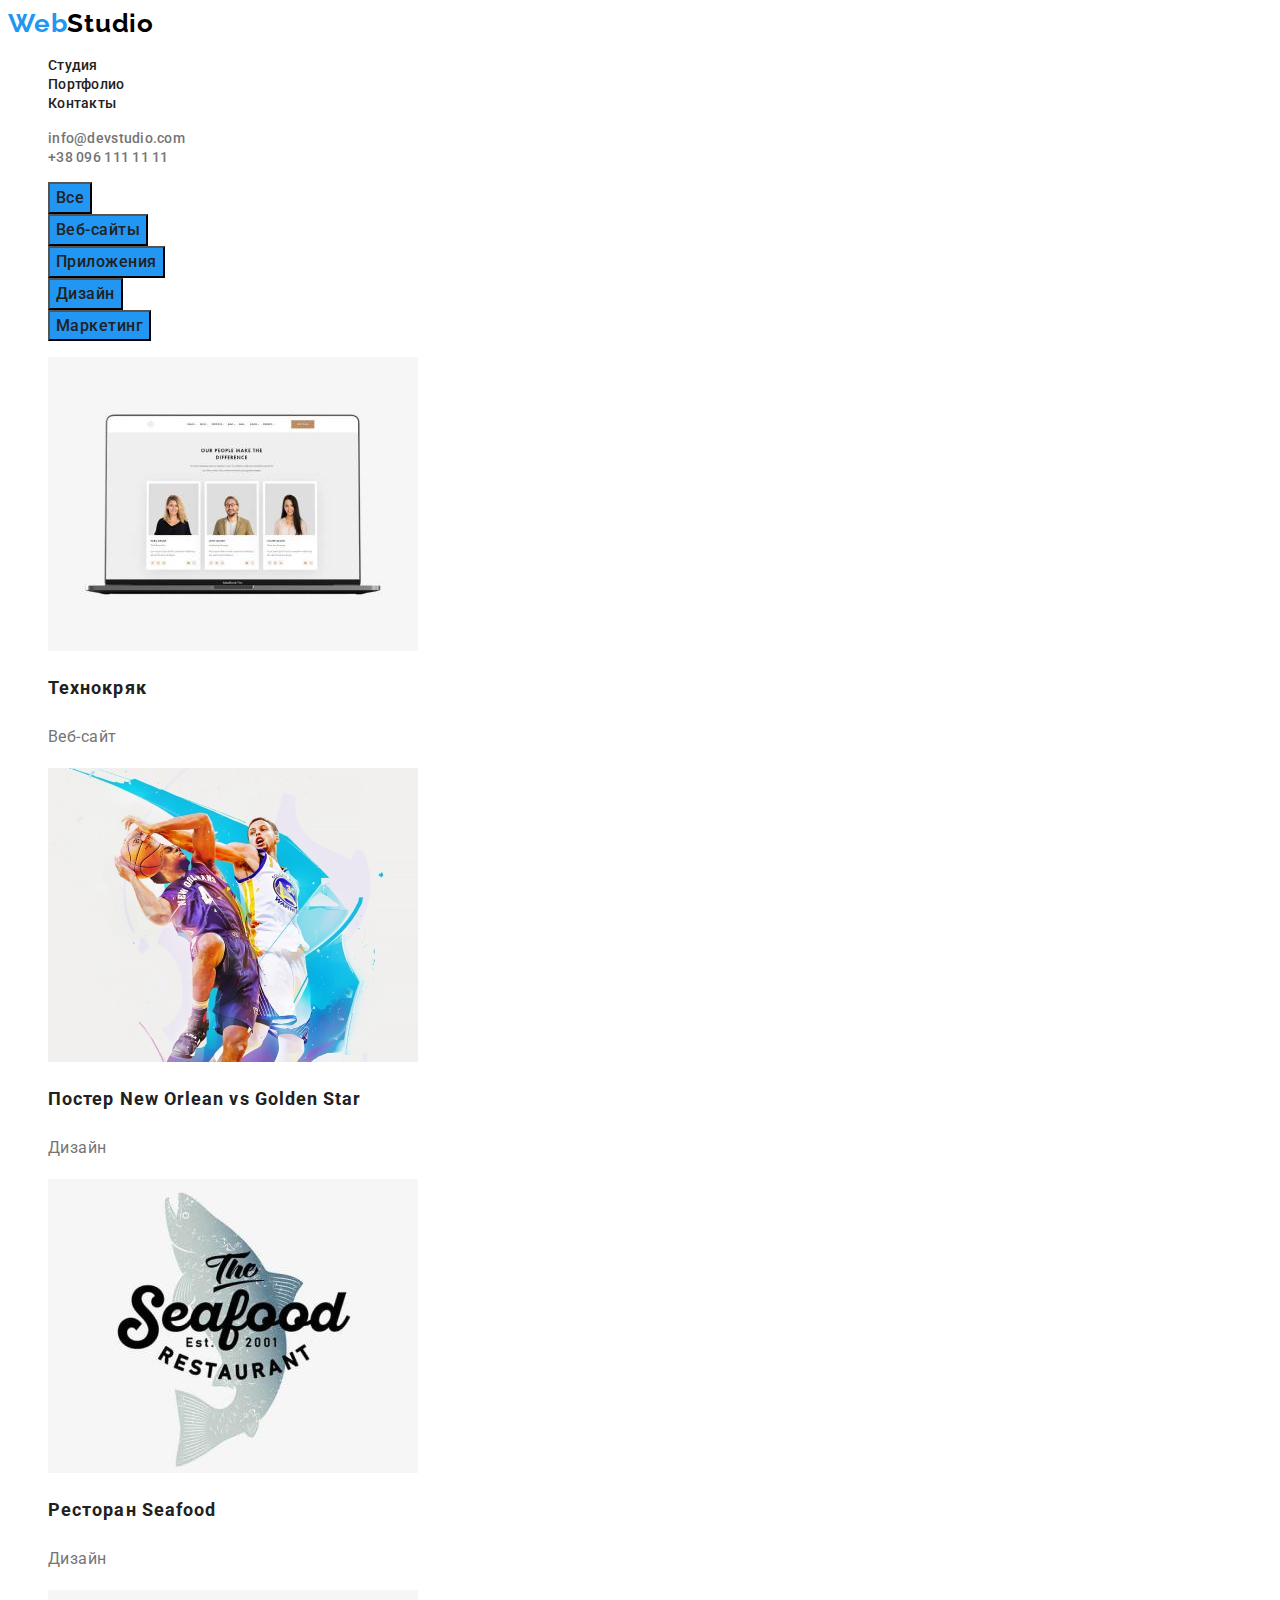
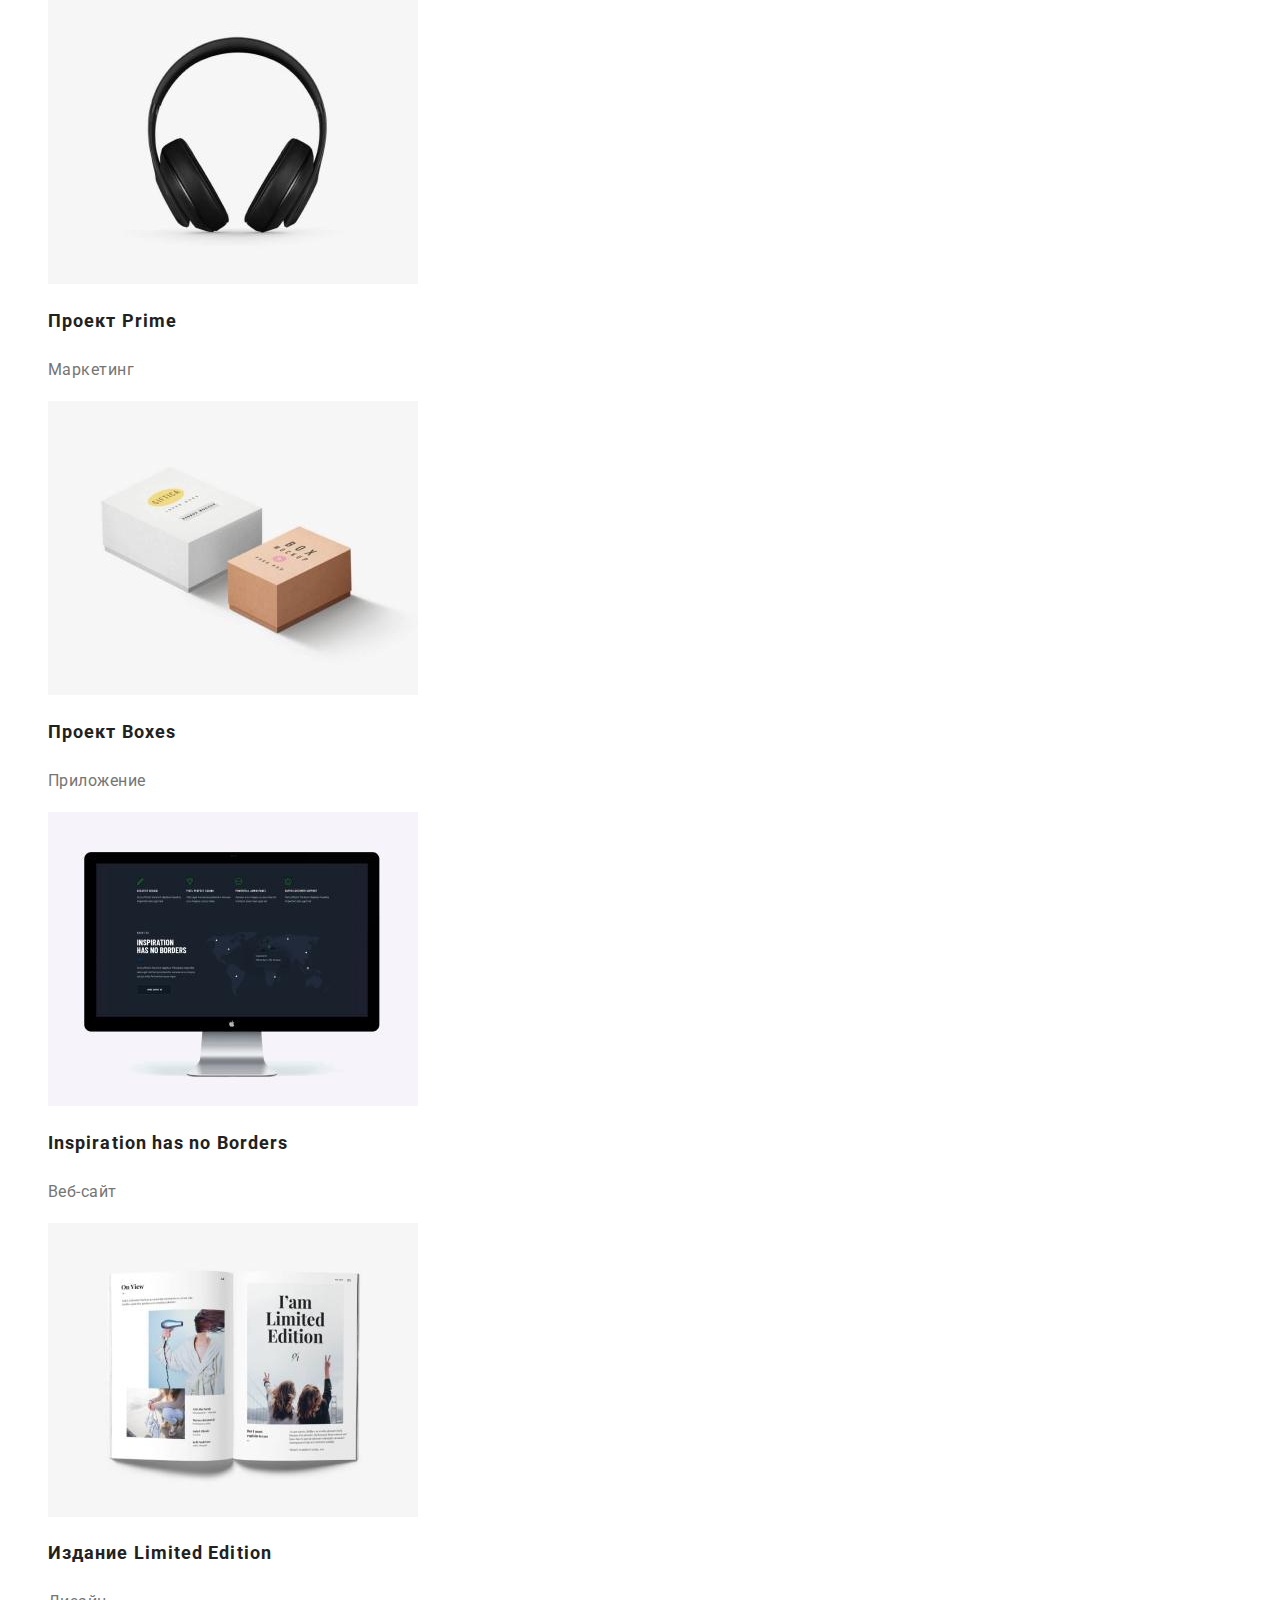
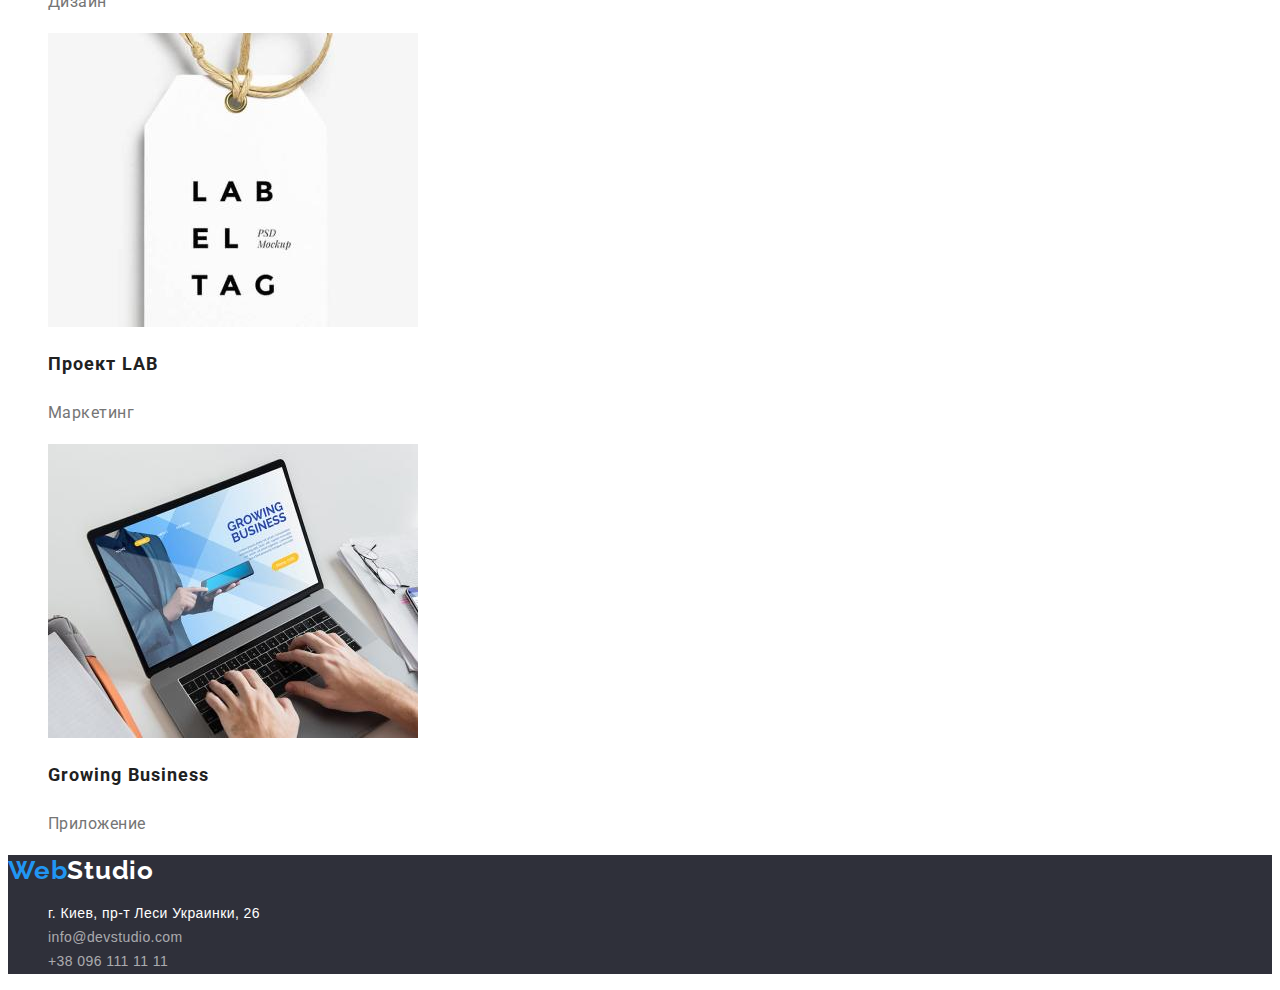
==== portfolio.html @ a0a0563c "clone hw 3" ====
<!DOCTYPE html>
<html lang="ru">
<head>
    <meta charset="UTF-8">
    <meta http-equiv="X-UA-Compatible" content="IE=edge">
    <meta name="viewport" content="width=device-width, initial-scale=1.0">
    <title>Document</title>   
    <link rel="preconnect" href="https://fonts.googleapis.com">
    <link rel="preconnect" href="https://fonts.gstatic.com" crossorigin>
    <link 
        href="https://fonts.googleapis.com/css2?family=Raleway:wght@700&family=Roboto:wght@400;500;700;900&display=swap" 
        rel="stylesheet">

    <link rel="stylesheet" href="./css/styles.css"> 
</head>

<body>
    <header class="heder">
        <nav class="heder-navigation">
            <a class="heder-logo link" href="./portfolio.html">Web<span class="logo-black">Studio</span></a>
            <ul class="list heder-list">
                <li class="heder-item"><a class="heder-link link " href="./index.html">Студия</a></li>
                <li class="heder-item"><a class="heder-link link " href="">Портфолио</a></li>
                <li class="heder-item"><a class="heder-link link " href="">Контакты</a></li>
            </ul>
        </nav>
        <ul class="list heder-links">
            <li class="heder-item"><a class="heder-mail link" href="mailto:info@devstudio.com"> info@devstudio.com</a></li>
            <li class="heder-item"><a class="heder-tel link" href="tel:+380961111111"> +38 096 111 11 11</a></li>
        </ul>

   </header>
   <main>
       <h1 class="visually-hidden">Портфолио</h1>
       <ul class="filter-button list">
           <li><button class="filter-button-item" type="button">Все</button></li>
           <li><button class="filter-button-item" type="button">Веб-сайты</button></li>
           <li><button class="filter-button-item" type="button">Приложения</button></li>
           <li><button class="filter-button-item" type="button">Дизайн</button></li>
           <li><button class="filter-button-item" type="button">Маркетинг</button></li>
       </ul>
       <ul class="portfolio-list list">
           <li class="portfolio-item">
              <img class="portfolio-img" src="./images/our-projects-1.jpg" alt="сотрудники" width="370" height="294">
              <h2 class="portfolio-title">Технокряк</h2>
              <p class="portfolio-text">Веб-сайт</p>
           </li>
           <li class="portfolio-item">
              <img class="portfolio-img" src="./images/our-projects-2.jpg" alt="баскетболисты" width="370" height="294">
              <h2 class="portfolio-title">Постер New Orlean vs Golden Star</h2>
              <p class="portfolio-text">Дизайн</p>
           </li>
           <li class="portfolio-item">
            <img class="portfolio-img" src="./images/our-projects-3.jpg" alt="ресторан морская еда" width="370" height="294">
            <h2 class="portfolio-title">Ресторан Seafood</h2>
            <p class="portfolio-text">Дизайн</p>
         </li>
         <li class="portfolio-item">
            <img class="portfolio-img" src="./images/our-projects-4.jpg" alt="наушники" width="370" height="294">
            <h2 class="portfolio-title">Проект Prime</h2>
            <p class="portfolio-text">Маркетинг</p>
         </li>
         <li class="portfolio-item">
            <img class="portfolio-img" src="./images/our-projects-5.jpg" alt="две коробки" width="370" height="294">
            <h2 class="portfolio-title">Проект Boxes</h2>
            <p class="portfolio-text">Приложение</p>
         </li>
         <li class="portfolio-item">
            <img class="portfolio-img" src="./images/our-projects-6.jpg" alt="черный монитор" width="370" height="294">
            <h2 class="portfolio-title">Inspiration has no Borders</h2>
            <p class="portfolio-text">Веб-сайт</p>
         </li>
         <li class="portfolio-item">
            <img class="portfolio-img" src="./images/our-projects-7.jpg" alt="книга" width="370" height="294">
            <h2 class="portfolio-title">Издание Limited Edition</h2>
            <p class="portfolio-text">Дизайн</p>
         </li>
         <li class="portfolio-item">
            <img class="portfolio-img" src="./images/our-projects-8.jpg" alt="бирка" width="370" height="294">
            <h2 class="portfolio-title">Проект LAB</h2>
            <p class="portfolio-text">Маркетинг</p>
         </li>
         <li class="portfolio-item">
            <img class="portfolio-img" src="./images/our-projects-9.jpg" alt="открытый серый ноутбук" width="370" height="294">
            <h2 class="portfolio-title">Growing Business</h2>
            <p class="portfolio-text">Приложение</p>
         </li>
       </ul>
   </main>
        <footer class="footer">
            <a class="footer-logo link" href="./portfolio.html">Web<span class="logo-white">Studio</span></a>
            <address class="footer-contacts">
                <ul class="footer-list list">
                    <li class="footer-item"><a class="footer-map link" href="https://goo.gl/maps/UQ1ZEnLomYo6F24a6" target="_blank" rel="noopener noreferrer">г. Киев, пр-т Леси Украинки, 26</a></li>
                    <li class="footer-item"><a class="footer-mail link" href="mailto:info@devstudio.com">info@devstudio.com</a></li>
                    <li class="footer-item"><a class="footer-tel link" href="tel:+380961111111">+38 096 111 11 11</a></li>
                </ul>
    </address>
</footer>
   
</body>
</html>
---- css/styles.css ----
:root {
  --main-title-color: #ffffff;
  --second-title-color: #212121;
  --main-text-color: #757575;
  --accent-color: #2196f3;
  --main-btn-color: #fff;
  --second-btn-color: #212121;
  --heder-text-color: #212121;
  --main-logo-color: #2196f3;
  --second-logo-color: #000000;
  --third-logo-color: #ffffff;
}

body {
  font-family: 'Roboto', sans-serif;
}

.list {
  list-style: none;
}

.link {
  text-decoration: none;
}

.visually-hidden {
  position: absolute;
  clip: rect(0 0 0 0);
  width: 1px;
  height: 1px;
  margin: -1px;
  border: 0;
  padding: 0;
  overflow: hidden;
}

/* --------------------HEDER------------------------- */

.heder-logo {
  font-family: 'Raleway';
  font-weight: 700;
  font-size: 26px;
  line-height: 1.19;
  letter-spacing: 0.03em;
  color: var(--main-logo-color);
}

.logo-black {
  color: var(--second-logo-color);
}

.heder-link {
  font-family: inherit;
  font-weight: 500;
  font-size: 14px;
  line-height: 1.14;
  letter-spacing: 0.02em;
  color: var(--heder-text-color);
}

.heder-link:hover,
.heder-link:focus {
  color: var(--accent-color);
}

.heder-mail {
  font-weight: 500;
  font-size: 14px;
  line-height: 1.14;
  letter-spacing: 0.02em;
  color: var(--main-text-color);
}

.heder-mail:hover,
.heder-mail:focus {
  color: var(--accent-color);
}

.heder-tel {
  font-weight: 500;
  font-size: 14px;
  line-height: 1.14;
  letter-spacing: 0.02em;
  color: var(--main-text-color);
}

.heder-tel:hover,
.heder-tel:focus {
  color: var(--accent-color);
}

.hero-title {
  color: var(--main-title-color);
}

.hero-title {
  background-color: #2f303a;
  font-weight: 900;
  font-size: 44px;
  line-height: 1.36;
  text-align: center;
  letter-spacing: 0.06em;
  text-transform: uppercase;
  color: var(--main-title-color);
}

.hero-btn {
  font-family: inherit;
  font-weight: 700;
  font-size: 16px;
  line-height: 1.87;
  display: flex;
  align-items: center;
  text-align: center;
  letter-spacing: 0.06em;
  color: var(--main-btn-color);
}

.hero-btn {
  background-color: #2196f3;
  cursor: pointer;
}

/* --------------------ABOUT----------------- */

.about-title {
  font-weight: 700;
  font-size: 14px;
  line-height: 1.14;
  letter-spacing: 0.03em;
  text-transform: uppercase;
  color: var(--second-title-color);
}

.about-text {
  font-size: 14px;
  line-height: 1.71;
  letter-spacing: 0.03em;
  color: var(--main-text-color);
}
/* ------------------WORK----------------------- */

.work-title {
  font-weight: 700;
  font-size: 36px;
  line-height: 1.17;
  text-align: center;
  letter-spacing: 0.03em;
  color: var(--second-title-color);
}

/* ------------------TEAM----------------------- */

.team-title {
  font-weight: 700;
  font-size: 36px;
  line-height: 1.17;
  text-align: center;
  letter-spacing: 0.03em;
  color: var(--second-title-color);
}

.team-name-item {
  font-weight: 500;
  font-size: 16px;
  line-height: 1.19;
  text-align: center;
  letter-spacing: 0.03em;
  color: var(--second-title-color);
}

.team-text {
  font-size: 16px;
  line-height: 1.19;
  text-align: center;
  letter-spacing: 0.03em;
  color: var(--main-text-color);
}

/* ----------------------FOOTER----------------------- */

.footer {
  background-color: #2f303a;
}

.footer-logo {
  font-family: 'Raleway';
  font-weight: 700;
  font-size: 26px;
  line-height: 1.19;
  letter-spacing: 0.03em;
  color: var(--main-logo-color);
}

.logo-white {
  color: var(--third-logo-color);
}

.footer-contacts {
  font-family: sans-serif;
  font-style: normal;
}

.footer-map {
  font-family: inherit;
  font-weight: 400;
  font-size: 14px;
  line-height: 1.71;
  letter-spacing: 0.03em;
  color: #ffffff;
}

.footer-mail {
  font-weight: 400;
  font-size: 14px;
  line-height: 1.71;
  letter-spacing: 0.03em;
  color: #ffffff99;
}

.footer-mail:focus,
.footer-mail:hover {
  color: var(--accent-color);
}

.footer-tel {
  font-style: normal;
  font-weight: 400;
  font-size: 14px;
  line-height: 1.71;
  letter-spacing: 0.03em;
  color: #ffffff99;
}

.footer-tel:focus,
.footer-tel:hover {
  color: var(--accent-color);
}

/* --------------PORTFOLIO--------------- */

.filter-button-item {
  background-color: var(--accent-color);
  font-family: inherit;
  font-weight: 500;
  font-size: 16px;
  line-height: 1.62;
  letter-spacing: 0.03em;
  color: var(--second-title-color);
}

.filter-button-item:focus,
.filter-button-item:hover {
  color: #ffffff;
}

.filter-button-item {
  cursor: pointer;
}

.portfolio-title {
  font-weight: 700;
  font-size: 18px;
  line-height: 2;
  letter-spacing: 0.06em;
  color: var(--second-title-color);
}

.portfolio-text {
  font-size: 16px;
  line-height: 1.87;
  letter-spacing: 0.03em;
  color: var(--main-text-color);
}
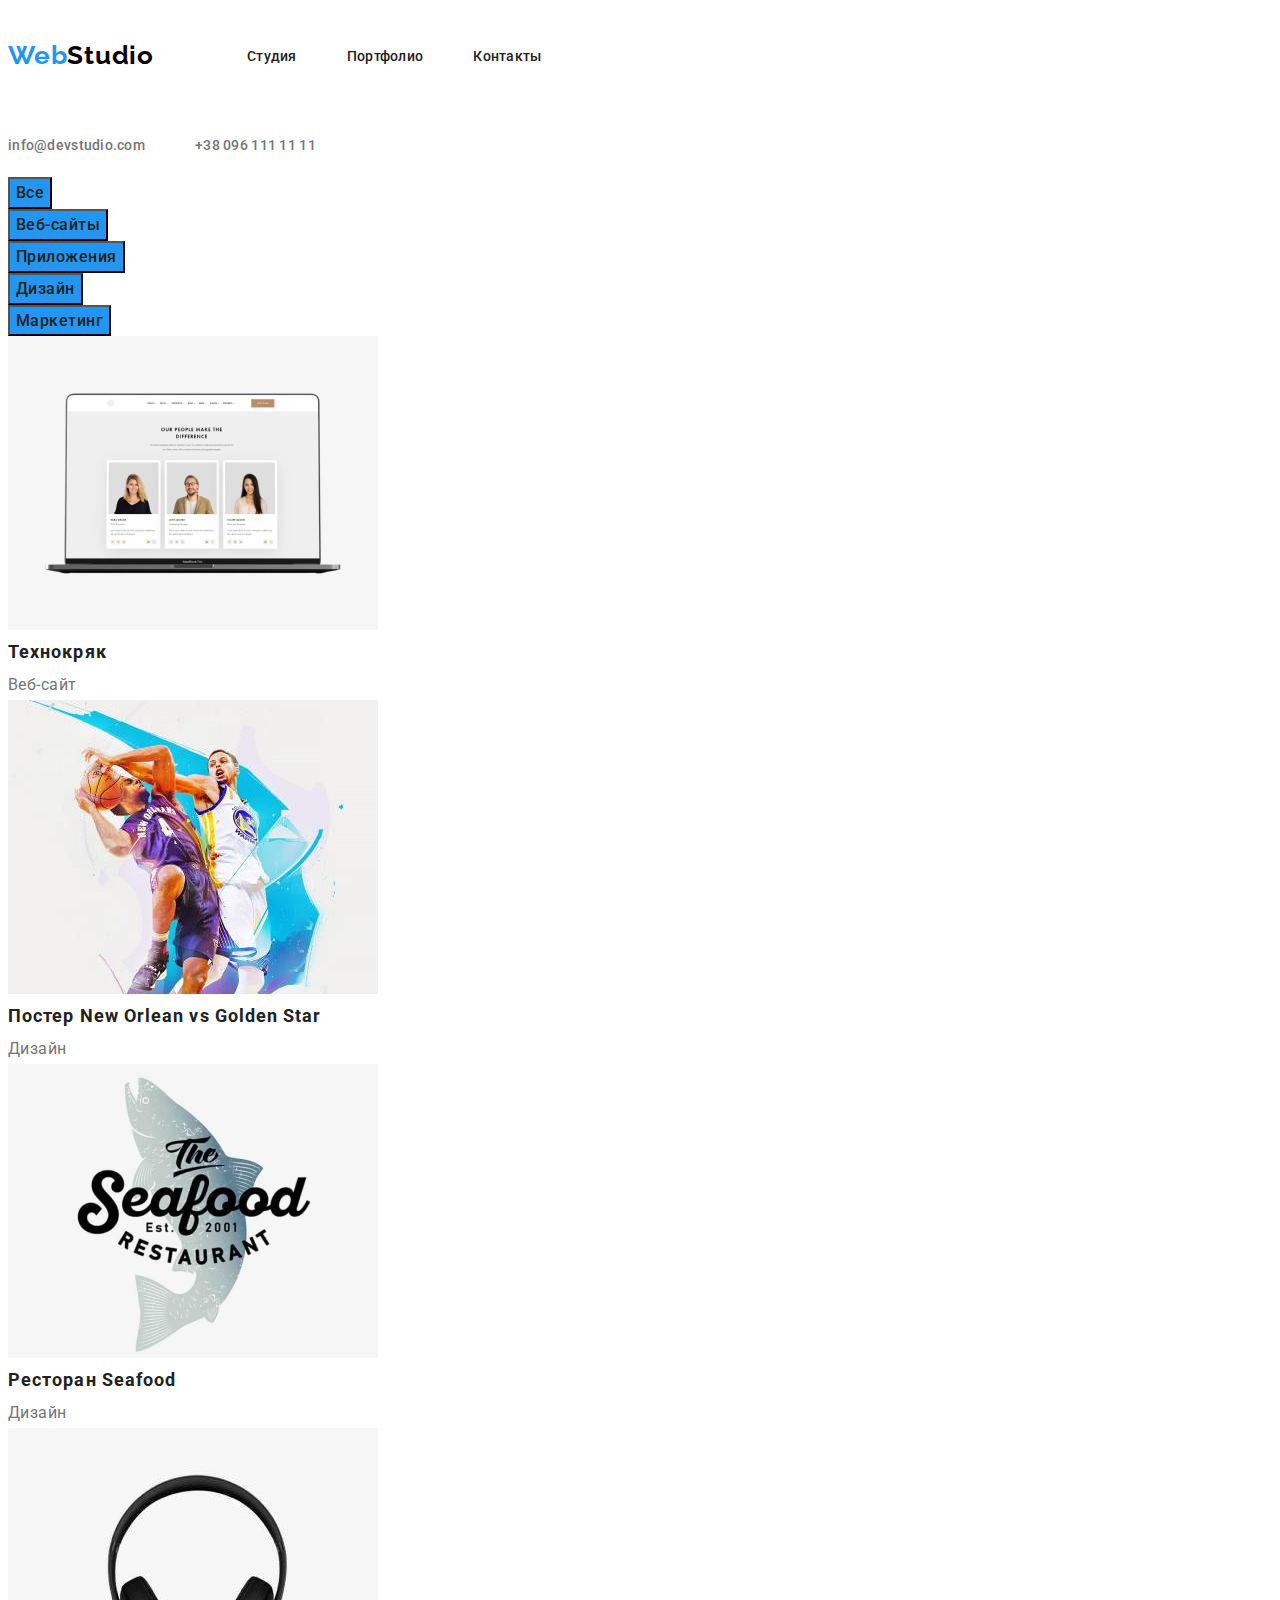
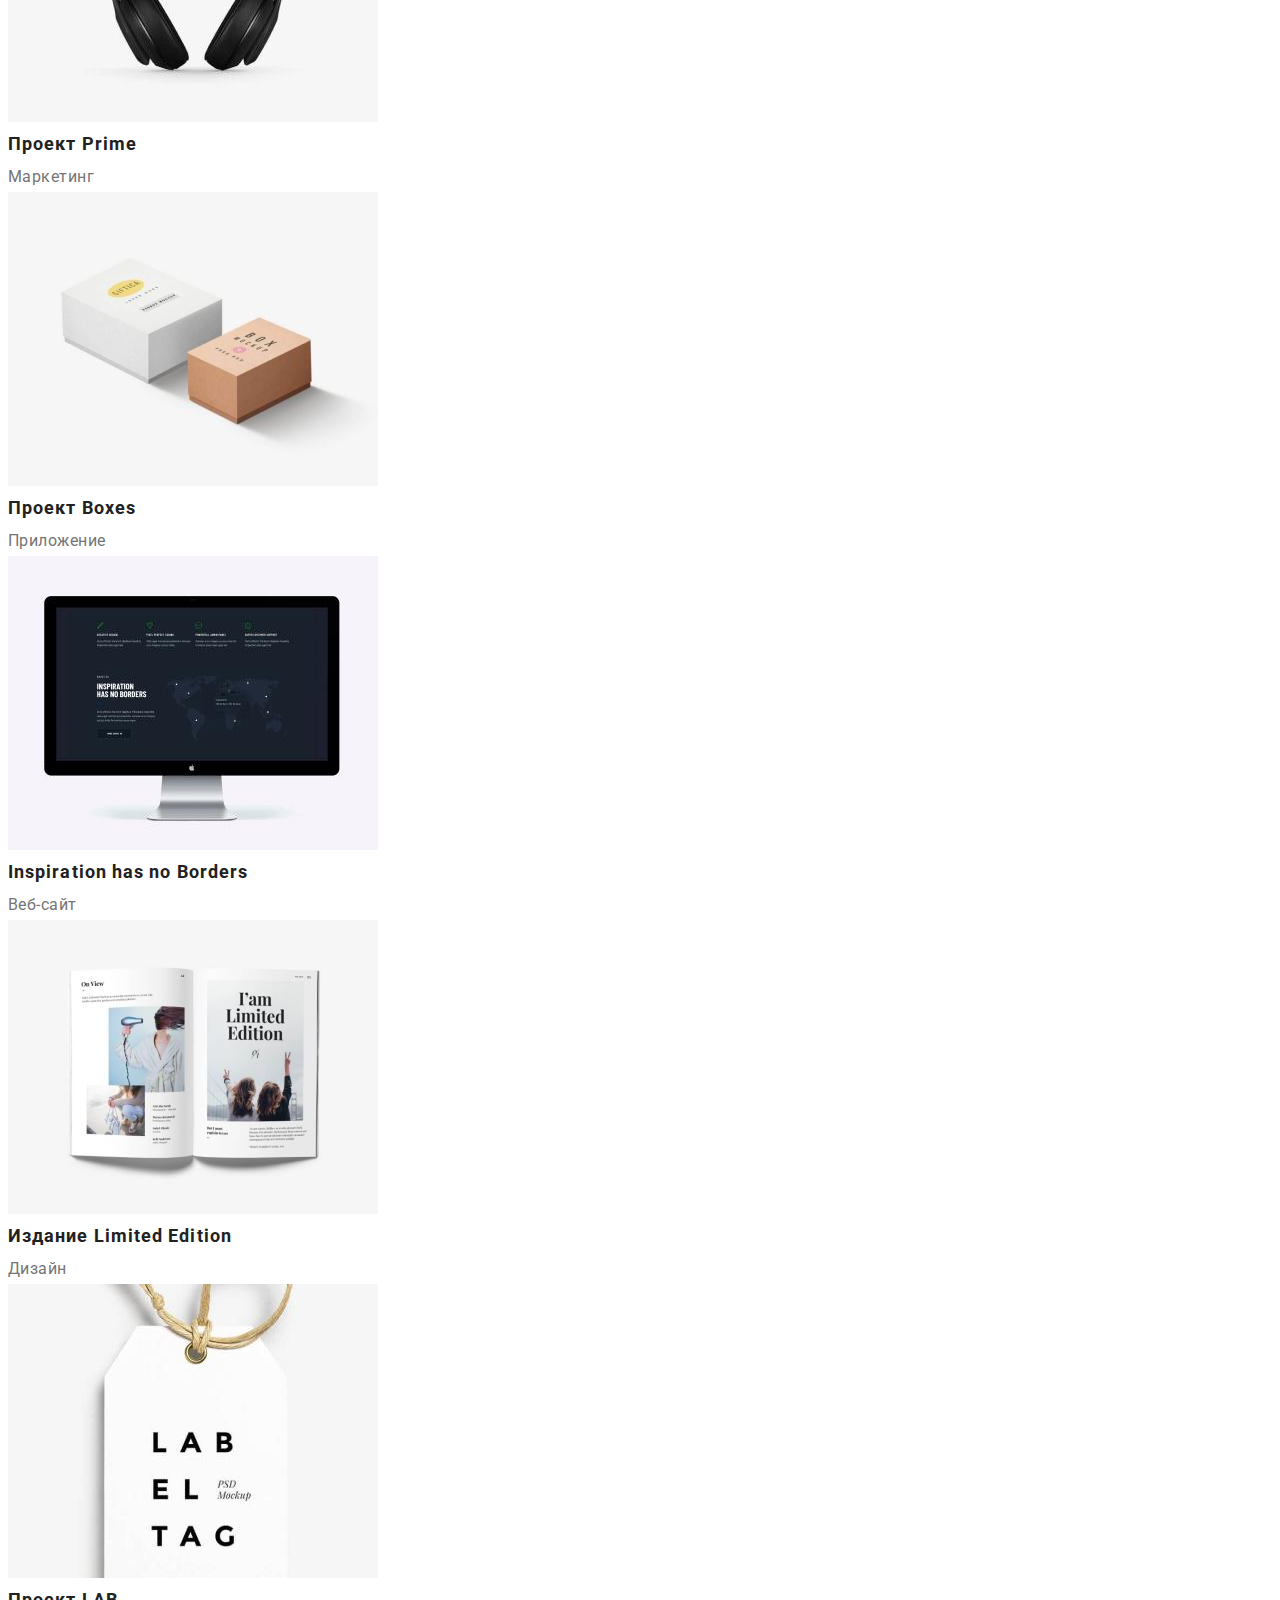
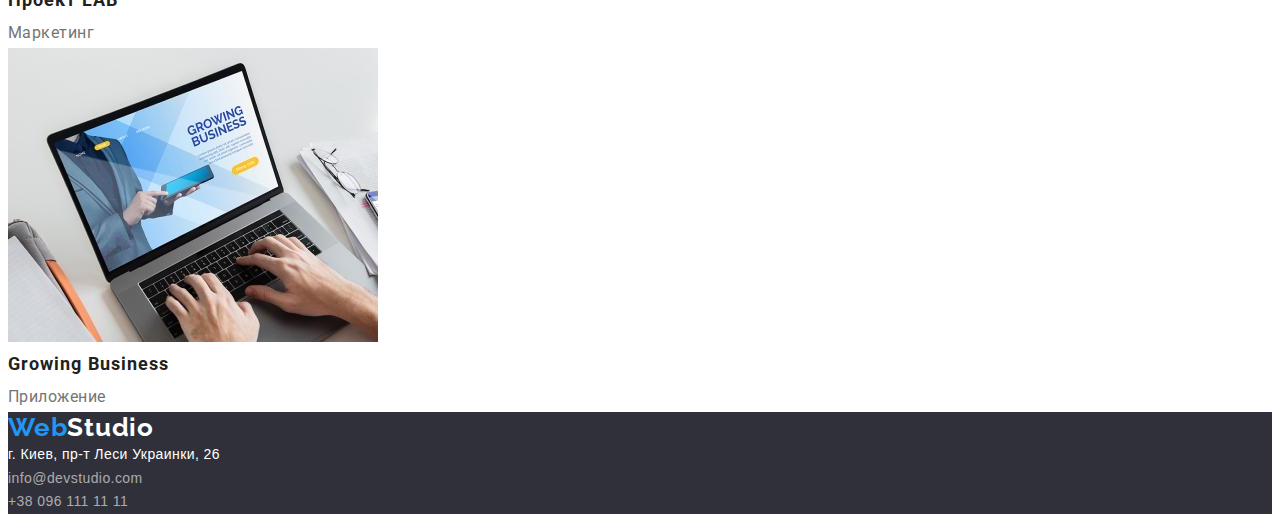
==== commit 167ef4bb: "header hw3" ====
--- a/portfolio.html
+++ b/portfolio.html
@@ -10,6 +10,12 @@
     <link 
         href="https://fonts.googleapis.com/css2?family=Raleway:wght@700&family=Roboto:wght@400;500;700;900&display=swap" 
         rel="stylesheet">
+
+    <link 
+        rel="stylesheet" 
+        href="https://cdnjs.cloudflare.com/ajax/libs/modern-normalize/1.1.0/modern-normalize.min.css"
+        integrity="sha512-wpPYUAdjBVSE4KJnH1VR1HeZfpl1ub8YT/NKx4PuQ5NmX2tKuGu6U/JRp5y+Y8XG2tV+wKQpNHVUX03MfMFn9Q=="
+        crossorigin="anonymous" referrerpolicy="no-referrer"/>
 
     <link rel="stylesheet" href="./css/styles.css"> 
 </head>
--- a/css/styles.css
+++ b/css/styles.css
@@ -11,6 +11,28 @@
   --third-logo-color: #ffffff;
 }
 
+p,
+h1,
+h2,
+h3,
+h4,
+h5,
+h6 {
+  margin: 0;
+}
+
+ul {
+  margin: 0;
+  padding: 0;
+}
+
+.container {
+  width: 1200px;
+  padding-left: 15px;
+  padding-right: 15px;
+  margin: 0 auto;
+}
+
 body {
   font-family: 'Roboto', sans-serif;
 }
@@ -43,10 +65,49 @@
   line-height: 1.19;
   letter-spacing: 0.03em;
   color: var(--main-logo-color);
+  margin-right: 93px;
+
 }
 
 .logo-black {
   color: var(--second-logo-color);
+}
+
+.heder-navigation {
+  display: flex;
+  align-items: center;
+  padding-top: 32px;
+  padding-bottom: 32px;
+  inline-size: block;
+  
+}
+
+.heder-container {
+  display: flex;
+  align-items: center;
+}
+
+.heder-list {
+  display: flex;
+}
+
+.heder-list li:last-child {
+  margin-right: 0;
+}
+
+.heder-list li {
+  margin-right: 50px;
+}
+
+.heder-connects {
+  margin-left: auto;
+}
+
+.heder-links {
+  display: flex;
+  align-items: center;
+  padding-top: 32px;
+  padding-bottom: 23px;
 }
 
 .heder-link {
@@ -82,6 +143,7 @@
   line-height: 1.14;
   letter-spacing: 0.02em;
   color: var(--main-text-color);
+  margin-left: 50px;
 }
 
 .heder-tel:hover,
@@ -89,9 +151,8 @@
   color: var(--accent-color);
 }
 
-.hero-title {
-  color: var(--main-title-color);
-}
+/* ------------HERO--------------------- */
+
 
 .hero-title {
   background-color: #2f303a;
@@ -102,6 +163,7 @@
   letter-spacing: 0.06em;
   text-transform: uppercase;
   color: var(--main-title-color);
+  height: 600px;
 }
 
 .hero-btn {
@@ -109,15 +171,16 @@
   font-weight: 700;
   font-size: 16px;
   line-height: 1.87;
-  display: flex;
   align-items: center;
   text-align: center;
   letter-spacing: 0.06em;
   color: var(--main-btn-color);
+  background-color:var(--accent-color);
+  width: 200px;
+  height: 50px;
 }
 
 .hero-btn {
-  background-color: #2196f3;
   cursor: pointer;
 }
 
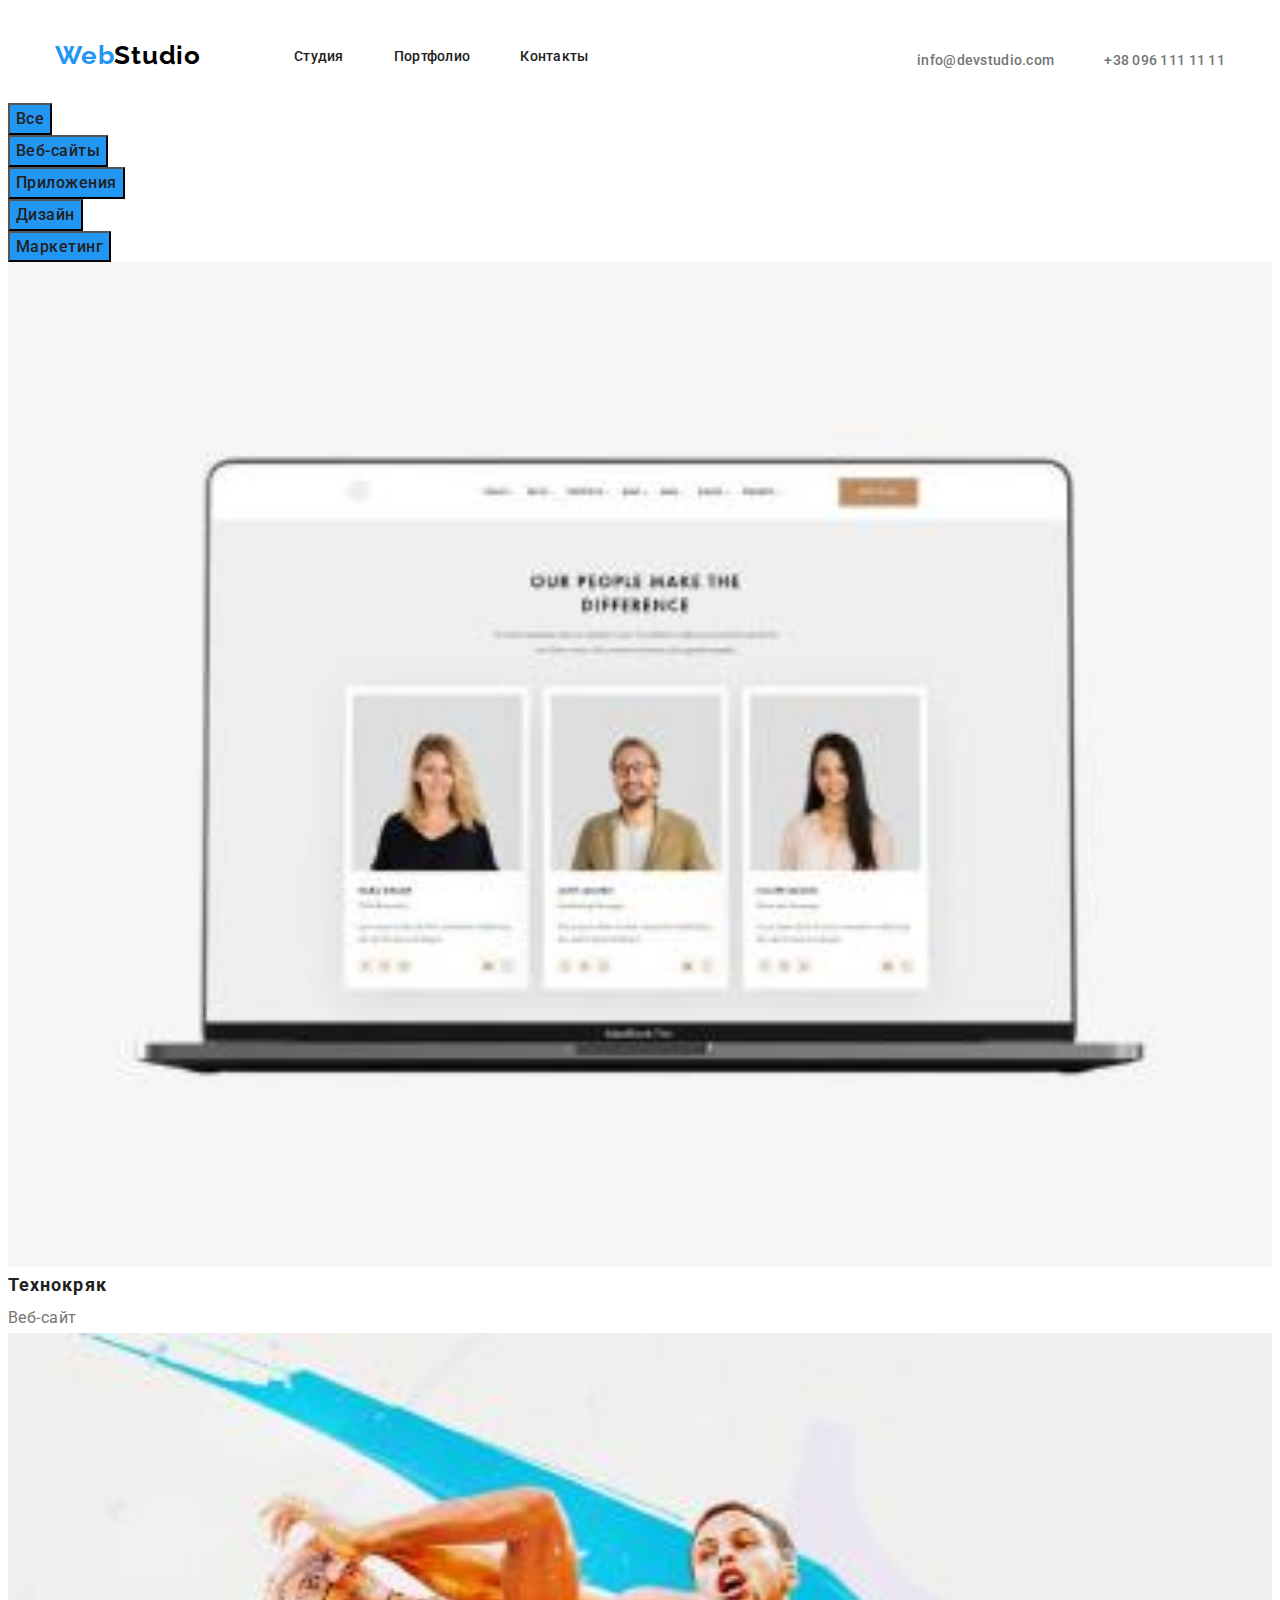
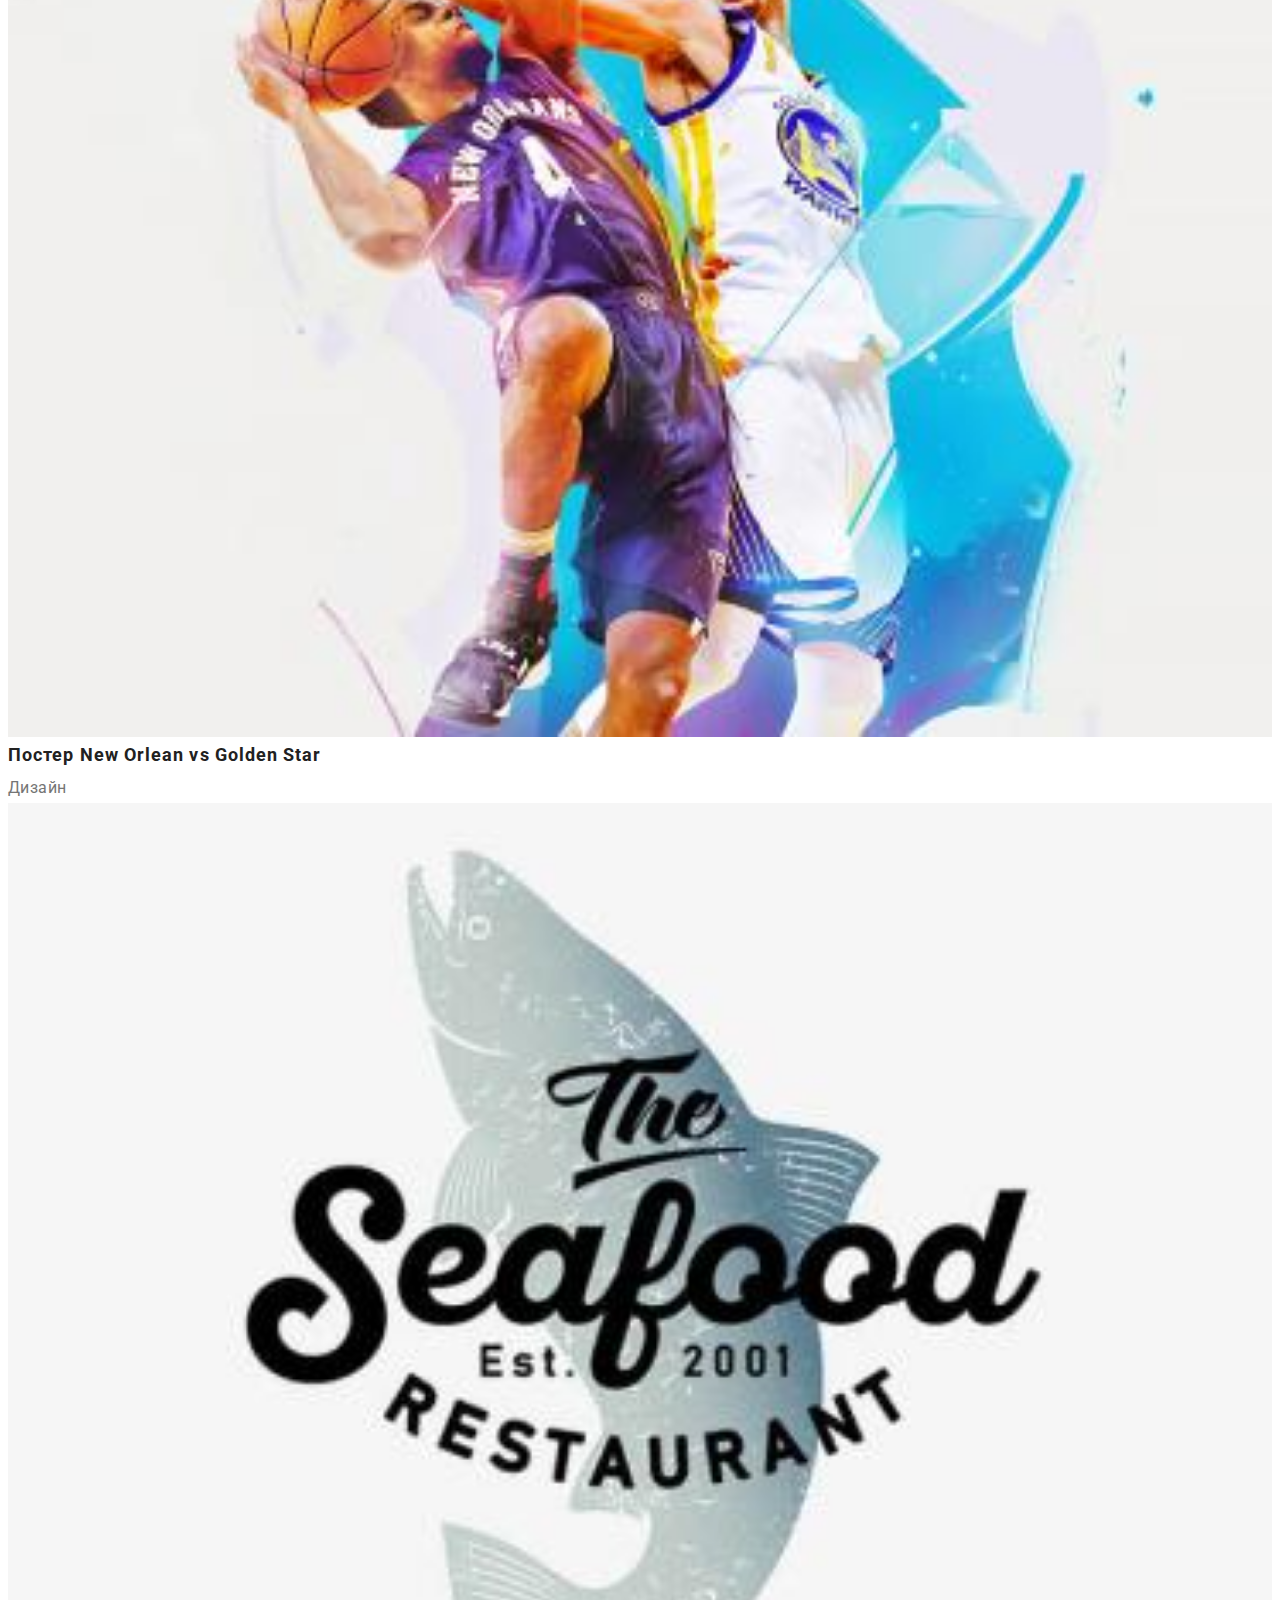
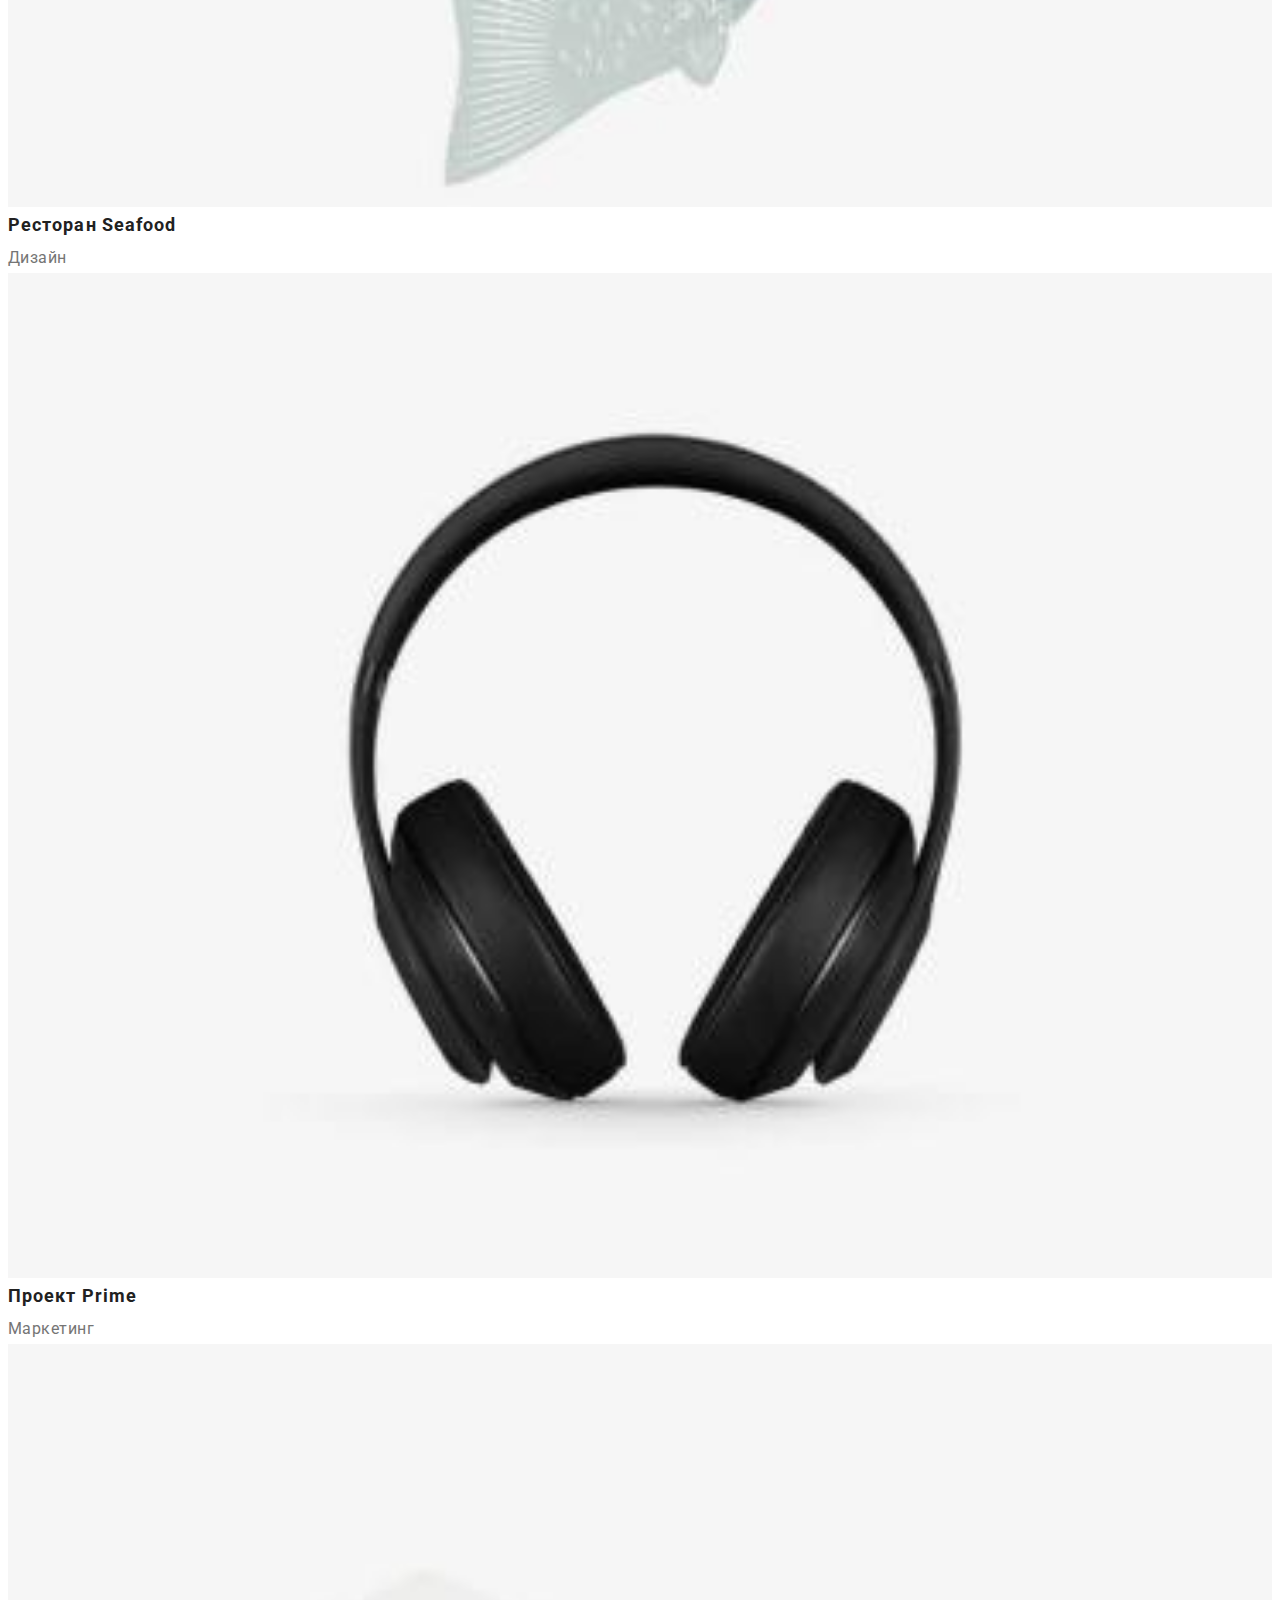
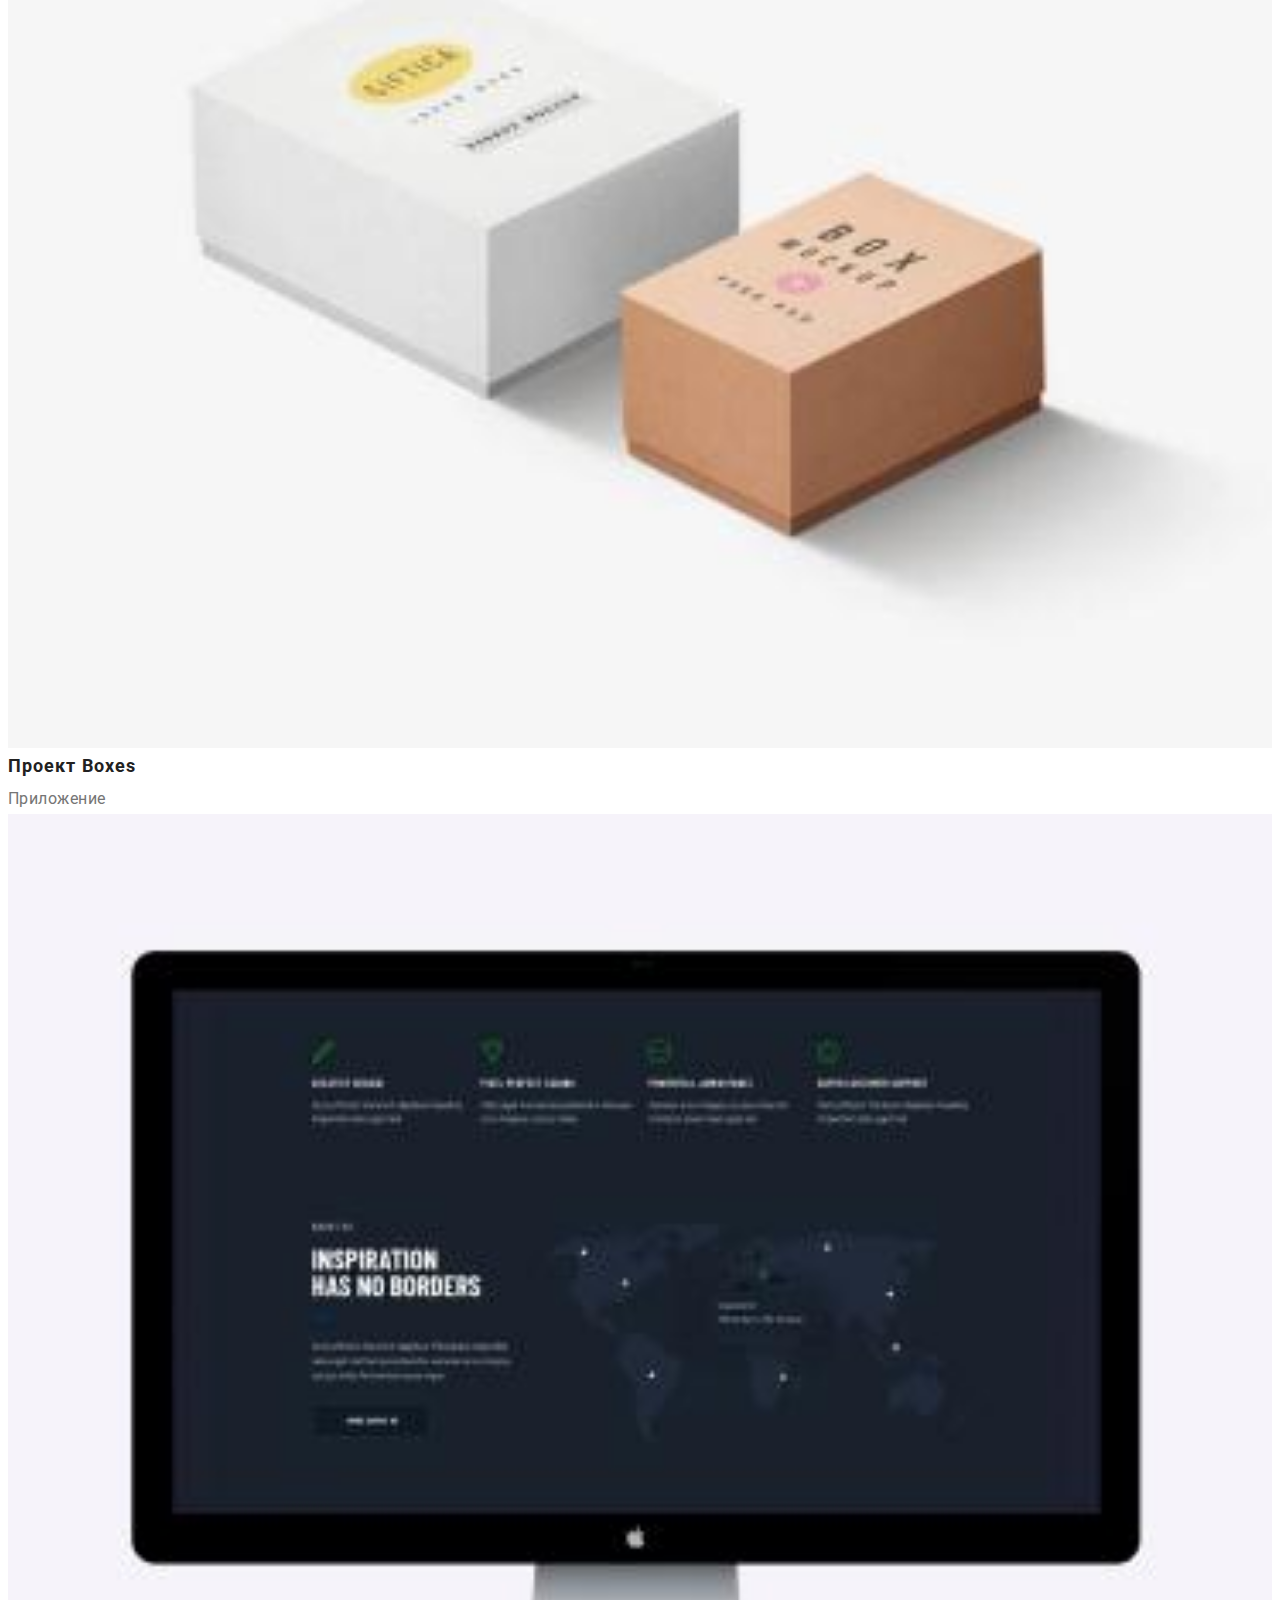
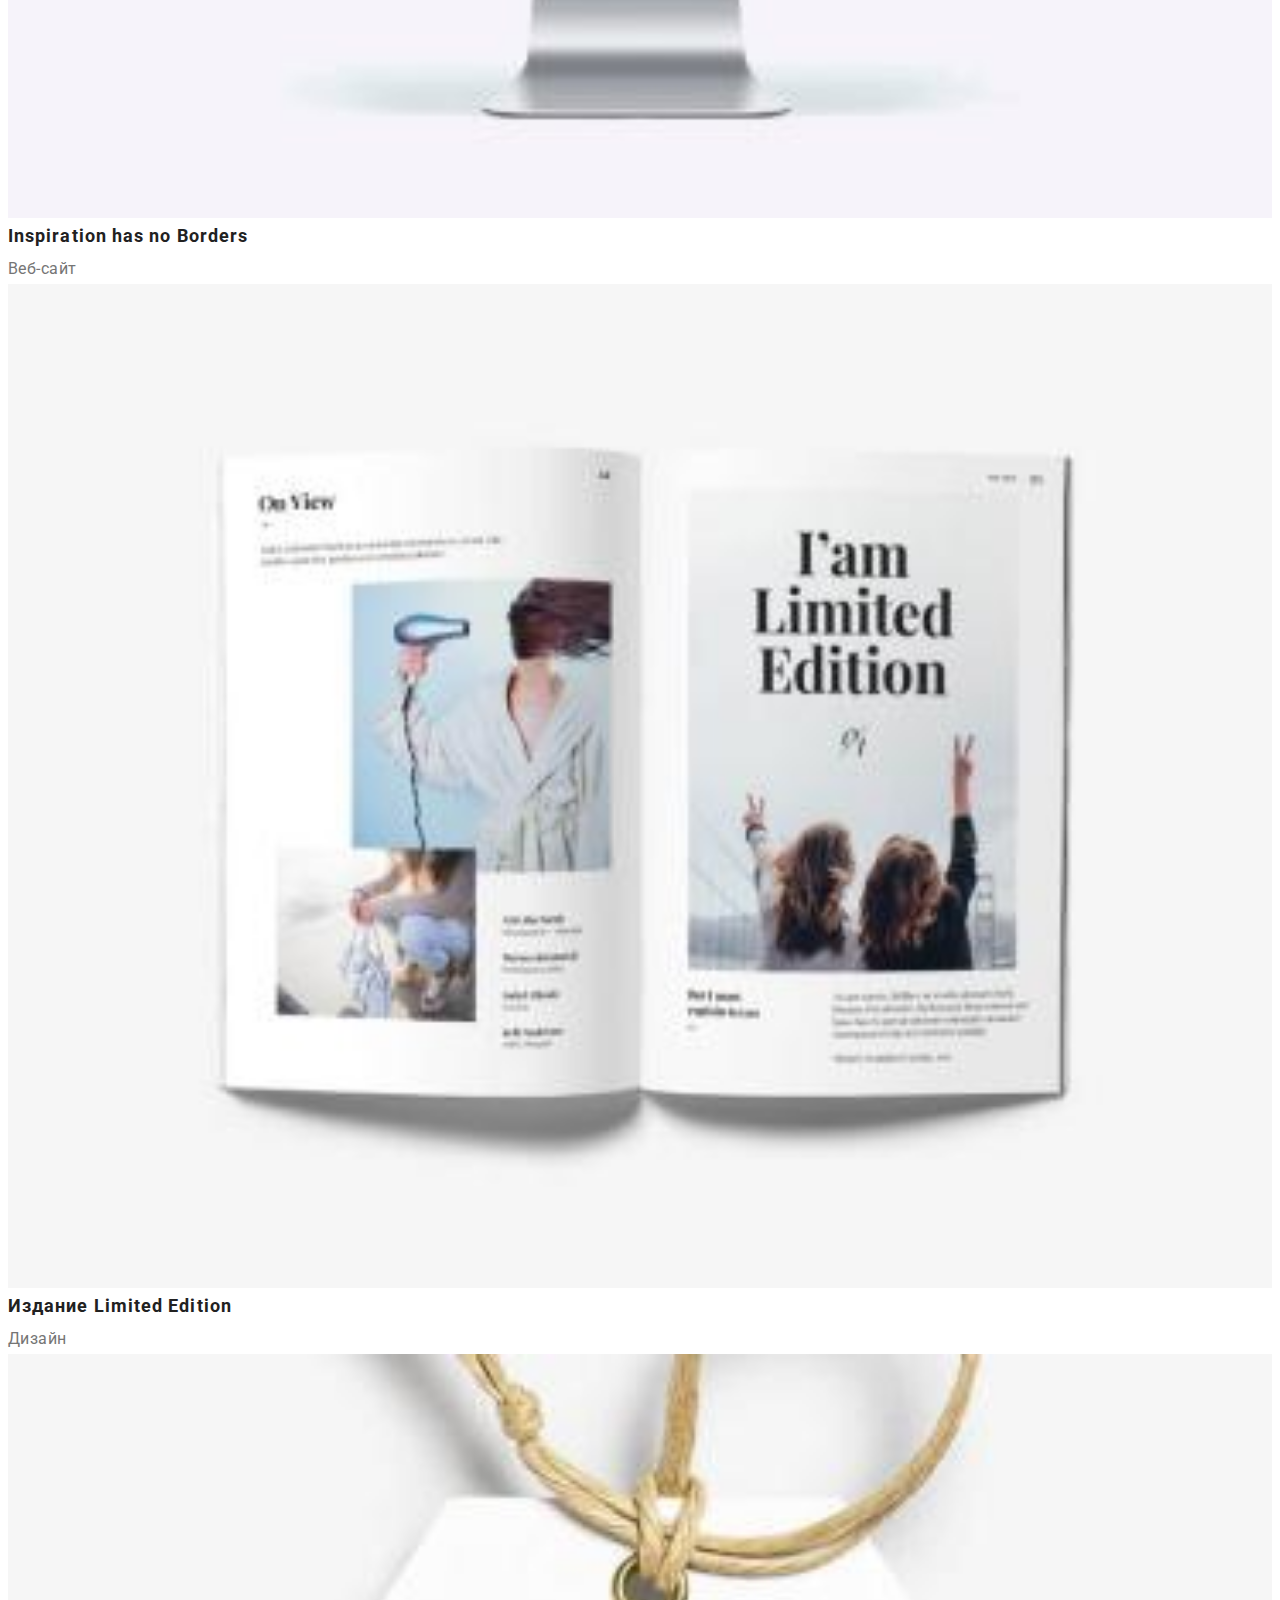
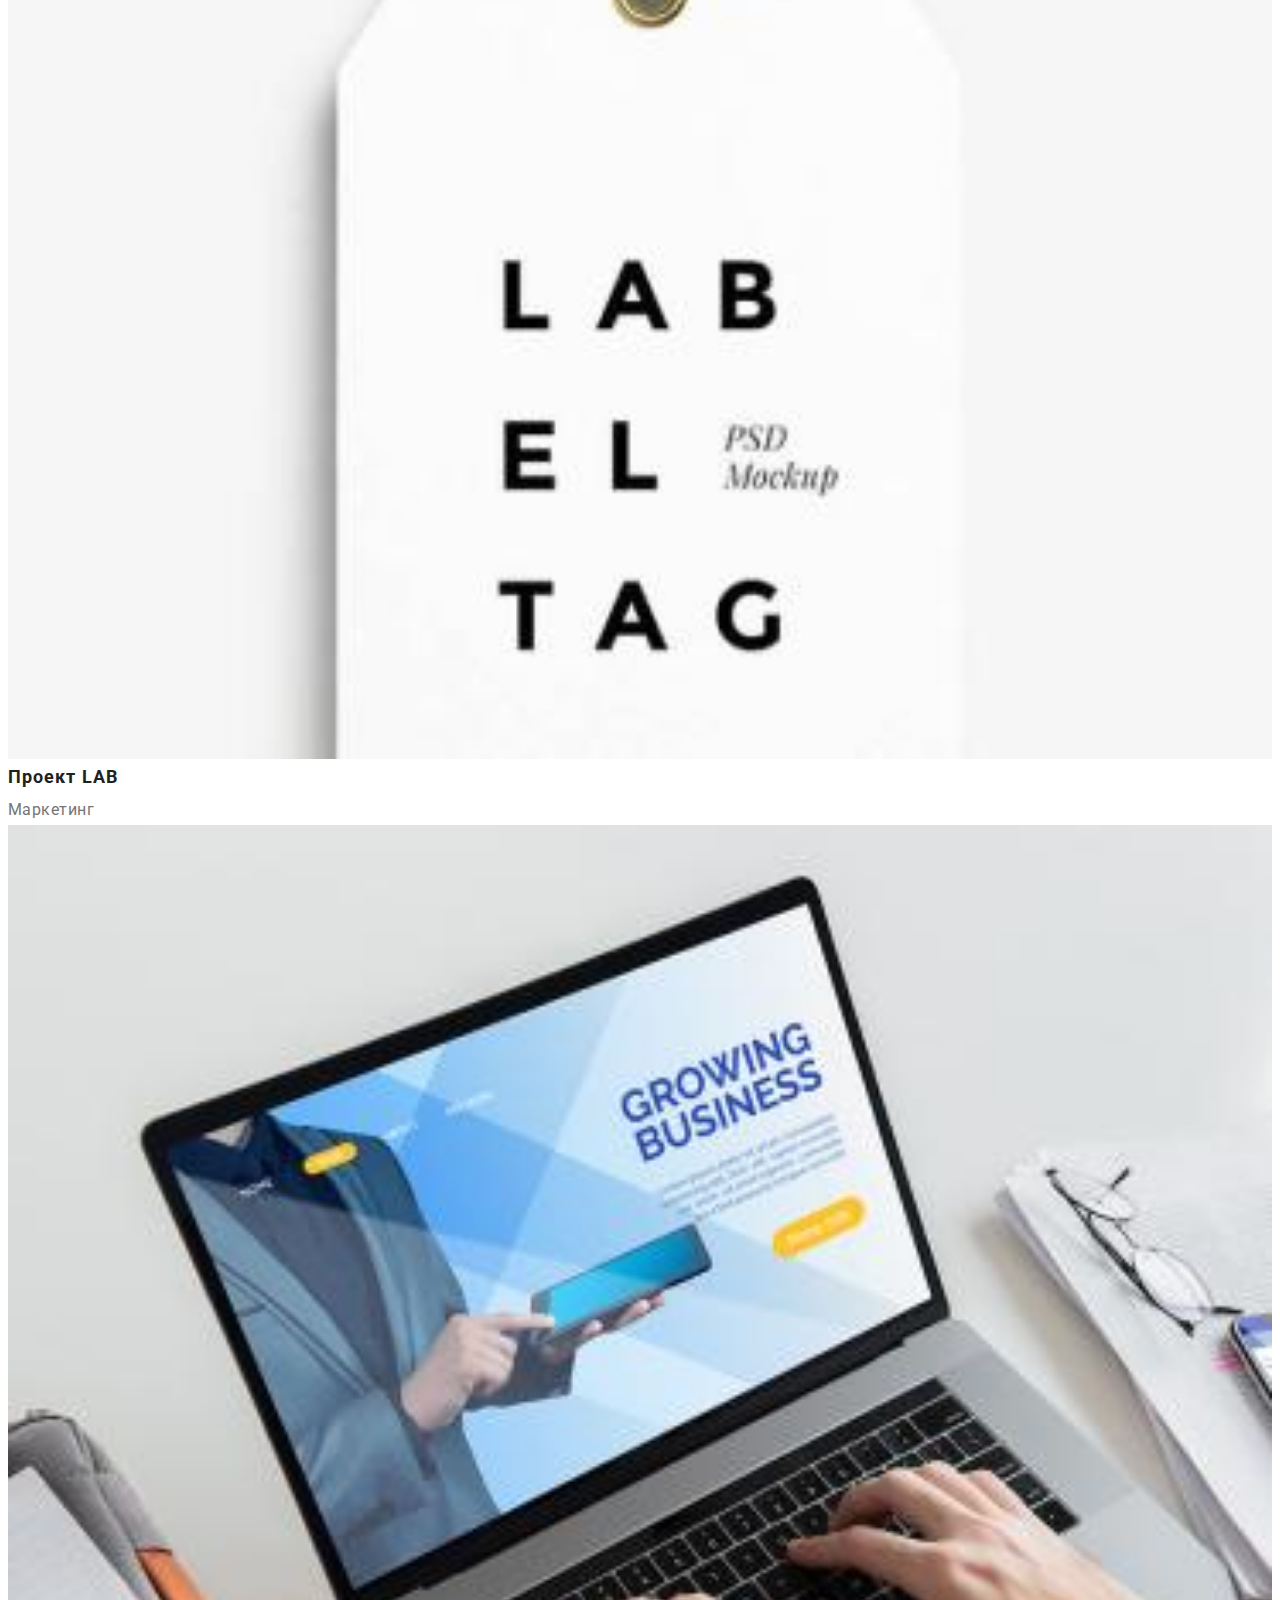
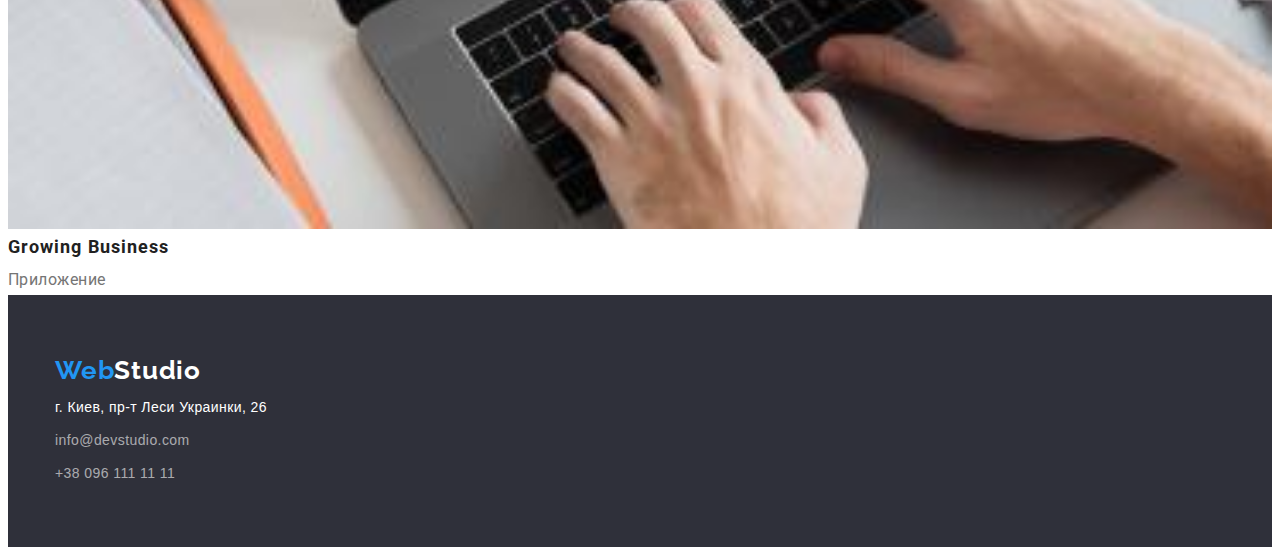
==== commit be549ef7: "portfolio" ====
--- a/portfolio.html
+++ b/portfolio.html
@@ -22,87 +22,92 @@
 
 <body>
     <header class="heder">
-        <nav class="heder-navigation">
+        <div class="container heder-container">
+            <nav class="heder-navigation">
             <a class="heder-logo link" href="./portfolio.html">Web<span class="logo-black">Studio</span></a>
             <ul class="list heder-list">
                 <li class="heder-item"><a class="heder-link link " href="./index.html">Студия</a></li>
                 <li class="heder-item"><a class="heder-link link " href="">Портфолио</a></li>
                 <li class="heder-item"><a class="heder-link link " href="">Контакты</a></li>
             </ul>
-        </nav>
-        <ul class="list heder-links">
-            <li class="heder-item"><a class="heder-mail link" href="mailto:info@devstudio.com"> info@devstudio.com</a></li>
-            <li class="heder-item"><a class="heder-tel link" href="tel:+380961111111"> +38 096 111 11 11</a></li>
-        </ul>
+            </nav>
+            <div class="heder-connects">
+                <ul class="list heder-links">
+                <li class="heder-item"><a class="heder-mail link" href="mailto:info@devstudio.com"> info@devstudio.com</a></li>
+                <li class="heder-item"><a class="heder-tel link" href="tel:+380961111111"> +38 096 111 11 11</a></li>
+                </ul>
+            </div>
 
-   </header>
-   <main>
-       <h1 class="visually-hidden">Портфолио</h1>
-       <ul class="filter-button list">
-           <li><button class="filter-button-item" type="button">Все</button></li>
-           <li><button class="filter-button-item" type="button">Веб-сайты</button></li>
-           <li><button class="filter-button-item" type="button">Приложения</button></li>
-           <li><button class="filter-button-item" type="button">Дизайн</button></li>
-           <li><button class="filter-button-item" type="button">Маркетинг</button></li>
-       </ul>
-       <ul class="portfolio-list list">
-           <li class="portfolio-item">
-              <img class="portfolio-img" src="./images/our-projects-1.jpg" alt="сотрудники" width="370" height="294">
-              <h2 class="portfolio-title">Технокряк</h2>
-              <p class="portfolio-text">Веб-сайт</p>
-           </li>
-           <li class="portfolio-item">
-              <img class="portfolio-img" src="./images/our-projects-2.jpg" alt="баскетболисты" width="370" height="294">
-              <h2 class="portfolio-title">Постер New Orlean vs Golden Star</h2>
-              <p class="portfolio-text">Дизайн</p>
-           </li>
-           <li class="portfolio-item">
+        </div>
+        </header>
+        <main>
+            <h1 class="visually-hidden">Портфолио</h1>
+            <ul class="filter-button list">
+                <li><button class="filter-button-item" type="button">Все</button></li>
+                <li><button class="filter-button-item" type="button">Веб-сайты</button></li>
+                <li><button class="filter-button-item" type="button">Приложения</button></li>
+                <li><button class="filter-button-item" type="button">Дизайн</button></li>
+                <li><button class="filter-button-item" type="button">Маркетинг</button></li>
+            </ul>
+            <ul class="portfolio-list list">
+                <li class="portfolio-item">
+                    <img class="portfolio-img" src="./images/our-projects-1.jpg" alt="сотрудники" width="370" height="294">
+                    <h2 class="portfolio-title">Технокряк</h2>
+                    <p class="portfolio-text">Веб-сайт</p>
+                </li>
+                <li class="portfolio-item">
+                    <img class="portfolio-img" src="./images/our-projects-2.jpg" alt="баскетболисты" width="370" height="294">
+                    <h2 class="portfolio-title">Постер New Orlean vs Golden Star</h2>
+                    <p class="portfolio-text">Дизайн</p>
+                </li>
+                <li class="portfolio-item">
             <img class="portfolio-img" src="./images/our-projects-3.jpg" alt="ресторан морская еда" width="370" height="294">
             <h2 class="portfolio-title">Ресторан Seafood</h2>
             <p class="portfolio-text">Дизайн</p>
-         </li>
-         <li class="portfolio-item">
+            </li>
+            <li class="portfolio-item">
             <img class="portfolio-img" src="./images/our-projects-4.jpg" alt="наушники" width="370" height="294">
             <h2 class="portfolio-title">Проект Prime</h2>
             <p class="portfolio-text">Маркетинг</p>
-         </li>
-         <li class="portfolio-item">
+            </li>
+            <li class="portfolio-item">
             <img class="portfolio-img" src="./images/our-projects-5.jpg" alt="две коробки" width="370" height="294">
             <h2 class="portfolio-title">Проект Boxes</h2>
             <p class="portfolio-text">Приложение</p>
-         </li>
-         <li class="portfolio-item">
+            </li>
+            <li class="portfolio-item">
             <img class="portfolio-img" src="./images/our-projects-6.jpg" alt="черный монитор" width="370" height="294">
             <h2 class="portfolio-title">Inspiration has no Borders</h2>
             <p class="portfolio-text">Веб-сайт</p>
-         </li>
-         <li class="portfolio-item">
+            </li>
+        <li class="portfolio-item">
             <img class="portfolio-img" src="./images/our-projects-7.jpg" alt="книга" width="370" height="294">
             <h2 class="portfolio-title">Издание Limited Edition</h2>
             <p class="portfolio-text">Дизайн</p>
-         </li>
-         <li class="portfolio-item">
+        </li>
+        <li class="portfolio-item">
             <img class="portfolio-img" src="./images/our-projects-8.jpg" alt="бирка" width="370" height="294">
             <h2 class="portfolio-title">Проект LAB</h2>
             <p class="portfolio-text">Маркетинг</p>
-         </li>
-         <li class="portfolio-item">
+        </li>
+        <li class="portfolio-item">
             <img class="portfolio-img" src="./images/our-projects-9.jpg" alt="открытый серый ноутбук" width="370" height="294">
             <h2 class="portfolio-title">Growing Business</h2>
             <p class="portfolio-text">Приложение</p>
-         </li>
-       </ul>
-   </main>
+        </li>
+        </ul>
+    </main>
         <footer class="footer">
-            <a class="footer-logo link" href="./portfolio.html">Web<span class="logo-white">Studio</span></a>
-            <address class="footer-contacts">
-                <ul class="footer-list list">
-                    <li class="footer-item"><a class="footer-map link" href="https://goo.gl/maps/UQ1ZEnLomYo6F24a6" target="_blank" rel="noopener noreferrer">г. Киев, пр-т Леси Украинки, 26</a></li>
-                    <li class="footer-item"><a class="footer-mail link" href="mailto:info@devstudio.com">info@devstudio.com</a></li>
-                    <li class="footer-item"><a class="footer-tel link" href="tel:+380961111111">+38 096 111 11 11</a></li>
-                </ul>
-    </address>
-</footer>
-   
+            <div class="container footer-container">
+                <a class="footer-logo link" href="./portfolio.html">Web<span class="logo-white">Studio</span></a>
+                <address class="footer-contacts">
+                    <ul class="footer-list list">
+                        <li class="footer-item"><a class="footer-map link" href="https://goo.gl/maps/UQ1ZEnLomYo6F24a6" target="_blank" rel="noopener noreferrer">г. Киев, пр-т Леси Украинки, 26</a></li>
+                        <li class="footer-item"><a class="footer-mail link" href="mailto:info@devstudio.com">info@devstudio.com</a></li>
+                        <li class="footer-item"><a class="footer-tel link" href="tel:+380961111111">+38 096 111 11 11</a></li>
+                    </ul>
+                </address>
+            </div>
+        </footer>   
 </body>
 </html>--- a/css/styles.css
+++ b/css/styles.css
@@ -9,6 +9,20 @@
   --main-logo-color: #2196f3;
   --second-logo-color: #000000;
   --third-logo-color: #ffffff;
+  --main-card-size: 30px;
+  --second-card-size: 50px;
+  --card-shadow: 0px 1px 3px rgba(0, 0, 0, 0.12),
+    0px 1px 1px rgba(0, 0, 0, 0.14), 0px 2px 1px rgba(0, 0, 0, 0.2);
+}
+
+html {
+  box-sizing: border-box;
+}
+
+*,
+*::before,
+*::after {
+  box-sizing: inherit;
 }
 
 p,
@@ -21,6 +35,12 @@
   margin: 0;
 }
 
+img {
+  display: block;
+  min-width: 100%;
+  height: auto;
+}
+
 ul {
   margin: 0;
   padding: 0;
@@ -35,6 +55,15 @@
 
 body {
   font-family: 'Roboto', sans-serif;
+}
+
+.section {
+  padding-top: 94px;
+  padding-bottom: 94px;
+}
+
+.section .no-padding {
+  padding-top: 0;
 }
 
 .list {
@@ -66,7 +95,6 @@
   letter-spacing: 0.03em;
   color: var(--main-logo-color);
   margin-right: 93px;
-
 }
 
 .logo-black {
@@ -79,7 +107,6 @@
   padding-top: 32px;
   padding-bottom: 32px;
   inline-size: block;
-  
 }
 
 .heder-container {
@@ -91,11 +118,11 @@
   display: flex;
 }
 
-.heder-list li:last-child {
+.heder-list > li:last-child {
   margin-right: 0;
 }
 
-.heder-list li {
+.heder-list > li {
   margin-right: 50px;
 }
 
@@ -153,9 +180,15 @@
 
 /* ------------HERO--------------------- */
 
+.hero {
+  background-color: #2f303a;
+  text-align: center;
+
+  min-width: 1600px;
+  height: 600px;
+}
 
 .hero-title {
-  background-color: #2f303a;
   font-weight: 900;
   font-size: 44px;
   line-height: 1.36;
@@ -163,7 +196,8 @@
   letter-spacing: 0.06em;
   text-transform: uppercase;
   color: var(--main-title-color);
-  height: 600px;
+
+  padding-top: 106px;
 }
 
 .hero-btn {
@@ -175,18 +209,35 @@
   text-align: center;
   letter-spacing: 0.06em;
   color: var(--main-btn-color);
-  background-color:var(--accent-color);
-  width: 200px;
-  height: 50px;
-}
-
-.hero-btn {
+  background-color: var(--accent-color);
   cursor: pointer;
+  border: none;
+  padding: 10px, 32px;
+  margin-top: 30px;
+
+  min-width: 200px;
+  min-height: 50px;
+  border-radius: 4px;
 }
 
 /* --------------------ABOUT----------------- */
 
-.about-title {
+.about-container {
+  background-color: var(--main-title-color);
+  padding: 94px, 215px;
+  display: flex;
+  justify-content: center;
+}
+
+.about-list {
+  min-width: 270px;
+}
+
+.about-list:nth-child(-n + 4) {
+  margin-right: 30px;
+}
+
+.about-item .about-title {
   font-weight: 700;
   font-size: 14px;
   line-height: 1.14;
@@ -200,8 +251,31 @@
   line-height: 1.71;
   letter-spacing: 0.03em;
   color: var(--main-text-color);
+
+  padding-top: 10px;
+}
+
+.about-text:not(:last-child) {
+  margin-left: 30px;
 }
 /* ------------------WORK----------------------- */
+
+.work-container {
+  background-color: var(--main-title-color);
+  padding: 94px, 215px;
+  justify-content: center;
+  min-width: 1200px;
+}
+
+.work-list {
+  display: flex;
+  margin-right: -30px;
+}
+
+.work-list > .work-item {
+  margin-right: 30px;
+  margin-top: 50px;
+}
 
 .work-title {
   font-weight: 700;
@@ -213,6 +287,39 @@
 }
 
 /* ------------------TEAM----------------------- */
+
+.team-list {
+  display: flex;
+  margin-right: -30px;
+}
+
+.team-list > .team-item {
+  margin-right: 30px;
+  margin-top: 50px;
+}
+
+.card {
+  box-shadow: var(--card-shadow);
+  background: #ffffff;
+  border-radius: 0px 0px 4px 4px;
+}
+
+.team-name-item {
+  margin-top: 30px;
+}
+
+.team-text {
+  margin-top: 10px;
+  padding-bottom: 30px;
+}
+
+.team {
+  background: #f5f4fa;
+  min-width: 1600px;
+  height: 648px;
+  padding-top: 94px;
+  padding-bottom: 94px;
+}
 
 .team-title {
   font-weight: 700;
@@ -246,6 +353,13 @@
   background-color: #2f303a;
 }
 
+.footer-container {
+  min-width: 1200;
+  height: 252px;
+  padding-top: 60px;
+  padding-bottom: 60px;
+}
+
 .footer-logo {
   font-family: 'Raleway';
   font-weight: 700;
@@ -253,15 +367,30 @@
   line-height: 1.19;
   letter-spacing: 0.03em;
   color: var(--main-logo-color);
+
+  width: 145px;
+  height: 31px;
 }
 
 .logo-white {
   color: var(--third-logo-color);
+}
+
+.footer-list {
+  width: 231px;
+  height: 81px;
+  padding-bottom: -9px;
+}
+
+.footer-list > .footer-item {
+  padding-bottom: 9px;
 }
 
 .footer-contacts {
   font-family: sans-serif;
   font-style: normal;
+
+  margin-top: 10px;
 }
 
 .footer-map {
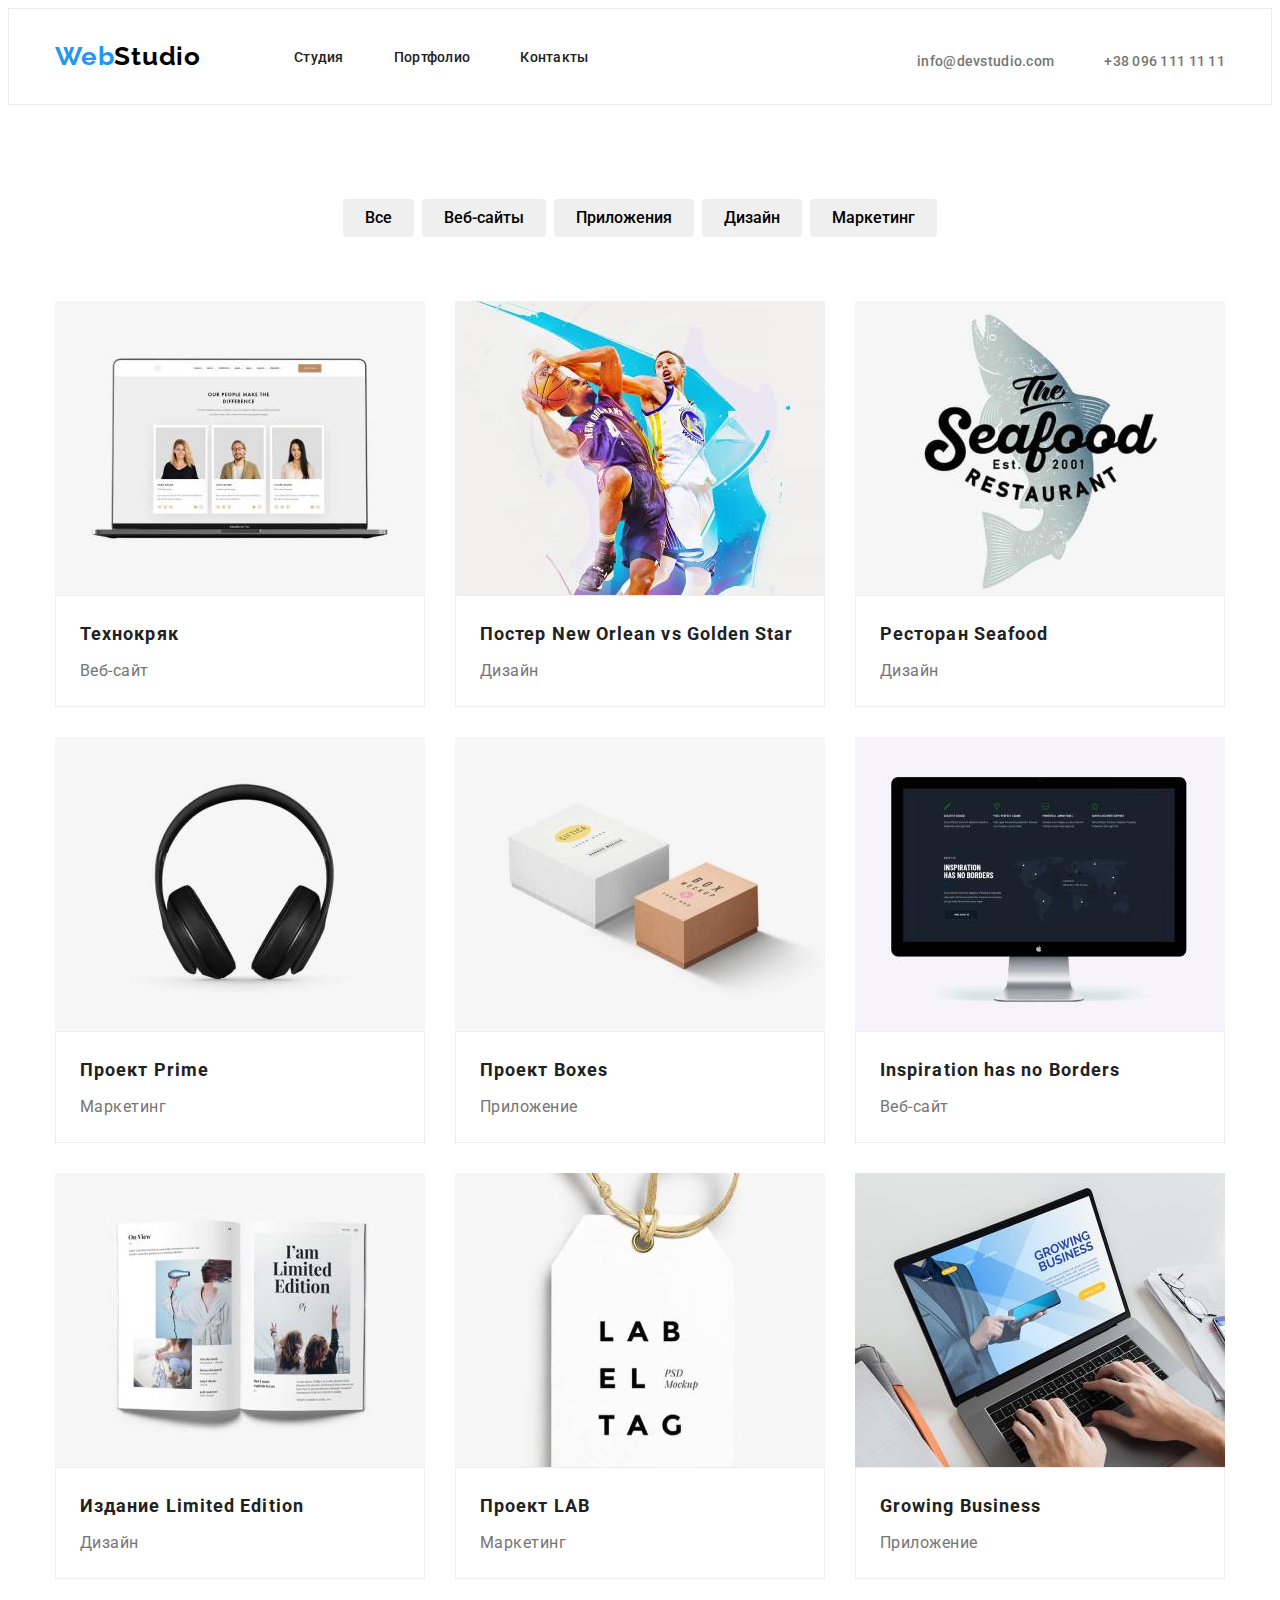
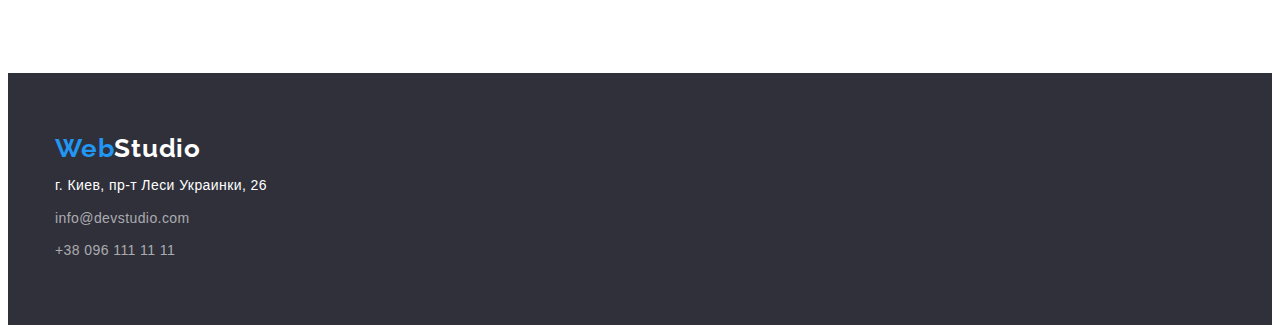
==== commit c2726896: "HW-3 done" ====
--- a/portfolio.html
+++ b/portfolio.html
@@ -41,61 +41,103 @@
         </div>
         </header>
         <main>
-            <h1 class="visually-hidden">Портфолио</h1>
-            <ul class="filter-button list">
-                <li><button class="filter-button-item" type="button">Все</button></li>
-                <li><button class="filter-button-item" type="button">Веб-сайты</button></li>
-                <li><button class="filter-button-item" type="button">Приложения</button></li>
-                <li><button class="filter-button-item" type="button">Дизайн</button></li>
-                <li><button class="filter-button-item" type="button">Маркетинг</button></li>
-            </ul>
-            <ul class="portfolio-list list">
-                <li class="portfolio-item">
-                    <img class="portfolio-img" src="./images/our-projects-1.jpg" alt="сотрудники" width="370" height="294">
-                    <h2 class="portfolio-title">Технокряк</h2>
-                    <p class="portfolio-text">Веб-сайт</p>
-                </li>
-                <li class="portfolio-item">
-                    <img class="portfolio-img" src="./images/our-projects-2.jpg" alt="баскетболисты" width="370" height="294">
-                    <h2 class="portfolio-title">Постер New Orlean vs Golden Star</h2>
-                    <p class="portfolio-text">Дизайн</p>
-                </li>
-                <li class="portfolio-item">
-            <img class="portfolio-img" src="./images/our-projects-3.jpg" alt="ресторан морская еда" width="370" height="294">
-            <h2 class="portfolio-title">Ресторан Seafood</h2>
-            <p class="portfolio-text">Дизайн</p>
-            </li>
-            <li class="portfolio-item">
-            <img class="portfolio-img" src="./images/our-projects-4.jpg" alt="наушники" width="370" height="294">
-            <h2 class="portfolio-title">Проект Prime</h2>
-            <p class="portfolio-text">Маркетинг</p>
-            </li>
-            <li class="portfolio-item">
-            <img class="portfolio-img" src="./images/our-projects-5.jpg" alt="две коробки" width="370" height="294">
-            <h2 class="portfolio-title">Проект Boxes</h2>
-            <p class="portfolio-text">Приложение</p>
-            </li>
-            <li class="portfolio-item">
-            <img class="portfolio-img" src="./images/our-projects-6.jpg" alt="черный монитор" width="370" height="294">
-            <h2 class="portfolio-title">Inspiration has no Borders</h2>
-            <p class="portfolio-text">Веб-сайт</p>
-            </li>
-        <li class="portfolio-item">
-            <img class="portfolio-img" src="./images/our-projects-7.jpg" alt="книга" width="370" height="294">
-            <h2 class="portfolio-title">Издание Limited Edition</h2>
-            <p class="portfolio-text">Дизайн</p>
-        </li>
-        <li class="portfolio-item">
-            <img class="portfolio-img" src="./images/our-projects-8.jpg" alt="бирка" width="370" height="294">
-            <h2 class="portfolio-title">Проект LAB</h2>
-            <p class="portfolio-text">Маркетинг</p>
-        </li>
-        <li class="portfolio-item">
-            <img class="portfolio-img" src="./images/our-projects-9.jpg" alt="открытый серый ноутбук" width="370" height="294">
-            <h2 class="portfolio-title">Growing Business</h2>
-            <p class="portfolio-text">Приложение</p>
-        </li>
-        </ul>
+            <section class="section portfolio-section">
+                <div class="container main-button">
+                    <h1 class="visually-hidden">Кнопки</h1>
+                    <ul class="filter-button list">
+                        <li class="filter-button-item"><button type="button" class="btn-nav">Все</button></li>
+                        <li class="filter-button-item"><button type="button" class="btn-nav">Веб-сайты</button></li>
+                        <li class="filter-button-item"><button type="button" class="btn-nav">Приложения</button></li>
+                        <li class="filter-button-item"><button type="button" class="btn-nav">Дизайн</button></li>
+                        <li class="filter-button-item"><button type="button" class="btn-nav">Маркетинг</button></li>
+                    </ul>
+                </div>
+                <div class="container main-project">
+                    <ul class="portfolio-list list">
+                        <li class="portfolio-item">
+                            <div class="cards-thumb">
+                                <img class="portfolio-img" src="./images/our-projects-1.jpg" alt="сотрудники" width="370" height="294">
+                            </div>
+                            <div class="cards-content">
+                                <h2 class="portfolio-title">Технокряк</h2>
+                                <p class="portfolio-text">Веб-сайт</p>
+                            </div>
+                        </li>
+                        <li class="portfolio-item">
+                            <div class="cards-thumb">
+                                <img class="portfolio-img" src="./images/our-projects-2.jpg" alt="баскетболисты" width="370" height="294">
+                            </div>
+                            <div class="cards-content">
+                                <h2 class="portfolio-title">Постер New Orlean vs Golden Star</h2>
+                                <p class="portfolio-text">Дизайн</p>
+                            </div>
+                        </li>
+                        <li class="portfolio-item">
+                            <div class="cards-thumb">
+                                <img class="portfolio-img" src="./images/our-projects-3.jpg" alt="ресторан морская еда" width="370" height="294">
+                            </div>  
+                            <div class="cards-content">
+                                <h2 class="portfolio-title">Ресторан Seafood</h2>
+                                <p class="portfolio-text">Дизайн</p>
+                            </div>
+                        </li>
+                        <li class="portfolio-item">
+                            <div class="cards-thumb">
+                                <img class="portfolio-img" src="./images/our-projects-4.jpg" alt="наушники" width="370" height="294">
+                            </div>    
+                            <div class="cards-content">
+                                <h2 class="portfolio-title">Проект Prime</h2>
+                                <p class="portfolio-text">Маркетинг</p>
+                            </div>
+                        </li>
+                        <li class="portfolio-item">
+                            <div class="cards-thumb">
+                                <img class="portfolio-img" src="./images/our-projects-5.jpg" alt="две коробки" width="370" height="294">
+                            </div>  
+                            <div class="cards-content">
+                                <h2 class="portfolio-title">Проект Boxes</h2>
+                                <p class="portfolio-text">Приложение</p>
+                            </div>
+                        </li>
+                        <li class="portfolio-item">
+                            <div class="cards-thumb">
+                                <img class="portfolio-img" src="./images/our-projects-6.jpg" alt="черный монитор" width="370" height="294">
+                            </div>   
+                            <div class="cards-content">
+                                <h2 class="portfolio-title">Inspiration has no Borders</h2>
+                                <p class="portfolio-text">Веб-сайт</p>
+                            </div>
+                        </li>
+                        <li class="portfolio-item">
+                            <div class="cards-thumb">
+                                <img class="portfolio-img" src="./images/our-projects-7.jpg" alt="книга" width="370" height="294">
+                            </div>  
+                            <div class="cards-content">
+                                <h2 class="portfolio-title">Издание Limited Edition</h2>
+                                <p class="portfolio-text">Дизайн</p>
+                            </div>  
+                        </li>
+                        <li class="portfolio-item">
+                            <div class="cards-thumb">
+                                <img class="portfolio-img" src="./images/our-projects-8.jpg" alt="бирка" width="370" height="294">
+                            </div>    
+                            <div class="cards-content">
+                                <h2 class="portfolio-title">Проект LAB</h2>
+                                <p class="portfolio-text">Маркетинг</p>
+                            </div>
+                        </li>
+                        <li class="portfolio-item">
+                            <div class="cards-thumb">
+                                <img class="portfolio-img" src="./images/our-projects-9.jpg" alt="открытый серый ноутбук" width="370" height="294">
+                            </div>  
+                            <div class="cards-content">
+                                <h2 class="portfolio-title">Growing Business</h2>
+                                <p class="portfolio-text">Приложение</p>
+                            </div>
+                        </li>
+                    </ul>
+                </div>
+            </section>
     </main>
         <footer class="footer">
             <div class="container footer-container">
--- a/css/styles.css
+++ b/css/styles.css
@@ -11,8 +11,8 @@
   --third-logo-color: #ffffff;
   --main-card-size: 30px;
   --second-card-size: 50px;
-  --card-shadow: 0px 1px 3px rgba(0, 0, 0, 0.12),
-    0px 1px 1px rgba(0, 0, 0, 0.14), 0px 2px 1px rgba(0, 0, 0, 0.2);
+  --card-shadow-main: 0px 1px 3px rgba(0, 0, 0, 0.12), 0px 1px 1px rgba(0, 0, 0, 0.14), 0px 2px 1px rgba(0, 0, 0, 0.2);
+  --card-shadow-portfolio: 0px 3px 1px rgba(0, 0, 0, 0.1), 0px 1px 2px rgba(0, 0, 0, 0.08), 0px 2px 2px rgba(0, 0, 0, 0.12); 
 }
 
 html {
@@ -37,7 +37,7 @@
 
 img {
   display: block;
-  min-width: 100%;
+  max-width: 100%;
   height: auto;
 }
 
@@ -62,7 +62,7 @@
   padding-bottom: 94px;
 }
 
-.section .no-padding {
+.no-padding {
   padding-top: 0;
 }
 
@@ -87,6 +87,10 @@
 
 /* --------------------HEDER------------------------- */
 
+.heder {
+  border: 1px solid #ECECEC;
+}
+
 .heder-logo {
   font-family: 'Raleway';
   font-weight: 700;
@@ -177,6 +181,8 @@
 .heder-tel:focus {
   color: var(--accent-color);
 }
+
+
 
 /* ------------HERO--------------------- */
 
@@ -299,7 +305,7 @@
 }
 
 .card {
-  box-shadow: var(--card-shadow);
+  box-shadow: var(--card-shadow-main);
   background: #ffffff;
   border-radius: 0px 0px 4px 4px;
 }
@@ -431,24 +437,67 @@
 
 /* --------------PORTFOLIO--------------- */
 
+.cards-content {
+  padding: 20px 24px;
+  border: 1px solid #EEEEEE;
+}
+
+.portfolio-list {
+  display: flex;
+  margin: 0;
+  padding: 0;
+  list-style: none;
+  flex-wrap: wrap;
+  margin-left: calc(-1 * var(--main-card-size));
+  margin-right: calc(-1 * var(--main-card-size));
+}
+
+
+.portfolio-list > .portfolio-item {
+  flex-basis: calc(100% / 3 -var(--main-card-size)) ;
+  margin-left: var(--main-card-size);
+  margin-top: var(--main-card-size);
+}
+
+
+.filter-button {
+  display: flex;
+  justify-content: center;
+  
+}
+
 .filter-button-item {
-  background-color: var(--accent-color);
   font-family: inherit;
   font-weight: 500;
   font-size: 16px;
   line-height: 1.62;
   letter-spacing: 0.03em;
   color: var(--second-title-color);
-}
-
-.filter-button-item:focus,
-.filter-button-item:hover {
+  }
+
+.btn-nav:focus,
+.btn-nav:hover {
   color: #ffffff;
-}
-
-.filter-button-item {
+  background-color: var(--accent-color);
+  box-shadow: var(--card-shadow-portfolio);
+}
+
+.btn-nav {
+  padding: 6px 22px;
   cursor: pointer;
-}
+  font-family: Roboto;
+  font-weight: 500;
+  font-size: 16px;
+  line-height: 26px;
+  border-radius: 4px;
+
+  margin-bottom: 34px;
+  border: none;
+}
+
+.filter-button-item:not(:last-child) {
+  margin-right: 8px;
+  }
 
 .portfolio-title {
   font-weight: 700;
@@ -463,4 +512,6 @@
   line-height: 1.87;
   letter-spacing: 0.03em;
   color: var(--main-text-color);
-}
+
+  margin-top: 4px;
+}
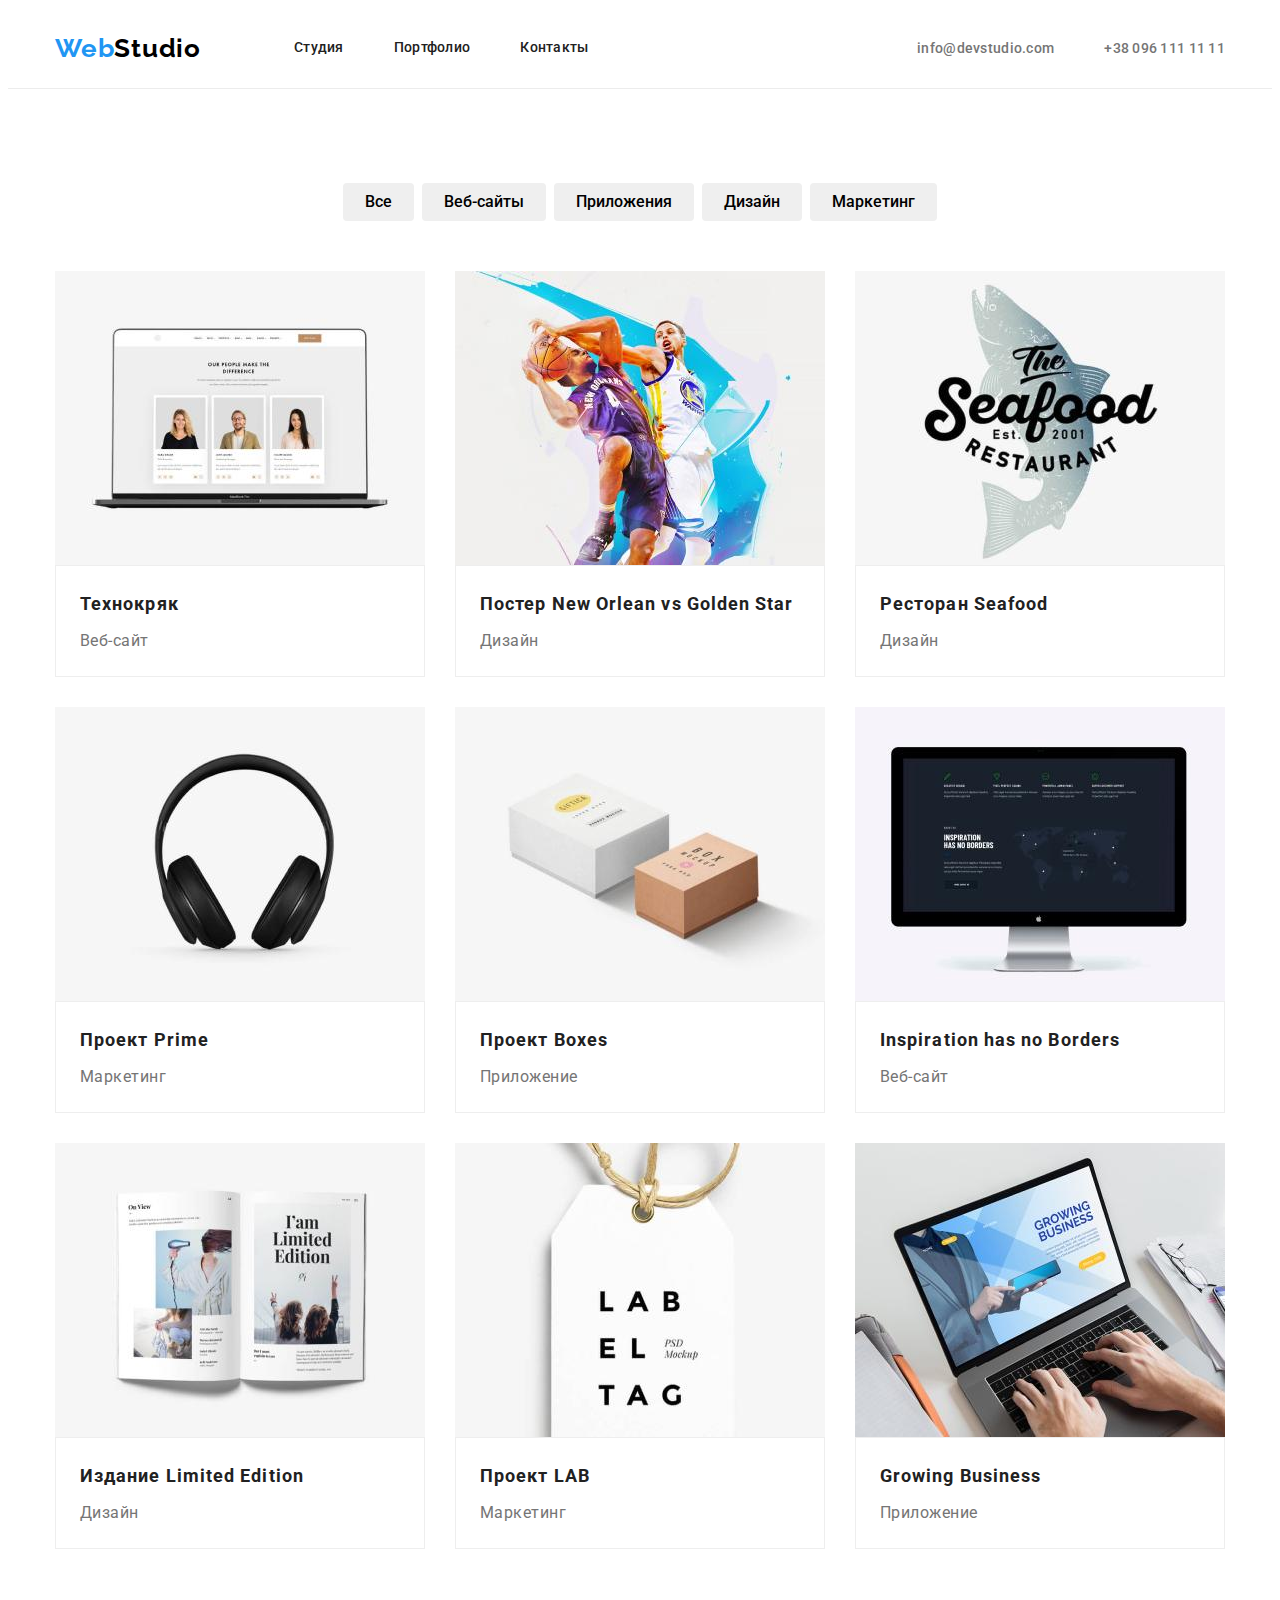
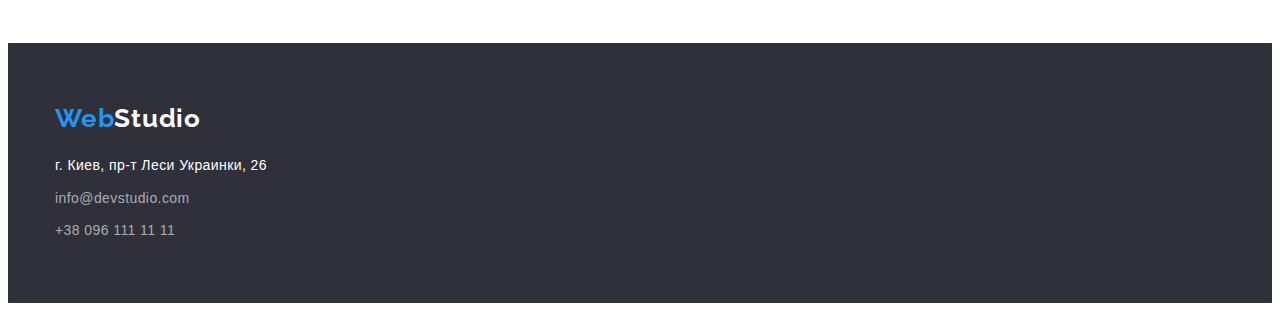
==== commit eb83272a: "changes is finished !" ====
--- a/portfolio.html
+++ b/portfolio.html
@@ -31,17 +31,17 @@
                 <li class="heder-item"><a class="heder-link link " href="">Контакты</a></li>
             </ul>
             </nav>
-            <div class="heder-connects">
+            
                 <ul class="list heder-links">
                 <li class="heder-item"><a class="heder-mail link" href="mailto:info@devstudio.com"> info@devstudio.com</a></li>
                 <li class="heder-item"><a class="heder-tel link" href="tel:+380961111111"> +38 096 111 11 11</a></li>
                 </ul>
-            </div>
+            
 
         </div>
         </header>
         <main>
-            <section class="section portfolio-section">
+            <section class="section">
                 <div class="container main-button">
                     <h1 class="visually-hidden">Кнопки</h1>
                     <ul class="filter-button list">
@@ -51,8 +51,8 @@
                         <li class="filter-button-item"><button type="button" class="btn-nav">Дизайн</button></li>
                         <li class="filter-button-item"><button type="button" class="btn-nav">Маркетинг</button></li>
                     </ul>
-                </div>
-                <div class="container main-project">
+                
+                
                     <ul class="portfolio-list list">
                         <li class="portfolio-item">
                             <div class="cards-thumb">
--- a/css/styles.css
+++ b/css/styles.css
@@ -42,6 +42,7 @@
 }
 
 ul {
+  list-style: none;
   margin: 0;
   padding: 0;
 }
@@ -66,9 +67,6 @@
   padding-top: 0;
 }
 
-.list {
-  list-style: none;
-}
 
 .link {
   text-decoration: none;
@@ -88,7 +86,7 @@
 /* --------------------HEDER------------------------- */
 
 .heder {
-  border: 1px solid #ECECEC;
+  border-bottom: 1px solid #ECECEC;
 }
 
 .heder-logo {
@@ -108,9 +106,6 @@
 .heder-navigation {
   display: flex;
   align-items: center;
-  padding-top: 32px;
-  padding-bottom: 32px;
-  inline-size: block;
 }
 
 .heder-container {
@@ -130,24 +125,27 @@
   margin-right: 50px;
 }
 
-.heder-connects {
+
+.heder-links {
   margin-left: auto;
-}
-
-.heder-links {
   display: flex;
   align-items: center;
-  padding-top: 32px;
-  padding-bottom: 23px;
-}
+}
+
+.heder-item:not(:last-child){
+  margin-right: 50px;
+}
+
 
 .heder-link {
+  padding: 32px 0;
   font-family: inherit;
   font-weight: 500;
   font-size: 14px;
   line-height: 1.14;
   letter-spacing: 0.02em;
   color: var(--heder-text-color);
+  display: block;
 }
 
 .heder-link:hover,
@@ -174,7 +172,6 @@
   line-height: 1.14;
   letter-spacing: 0.02em;
   color: var(--main-text-color);
-  margin-left: 50px;
 }
 
 .heder-tel:hover,
@@ -187,11 +184,10 @@
 /* ------------HERO--------------------- */
 
 .hero {
+  margin: 0;
   background-color: #2f303a;
   text-align: center;
-
-  min-width: 1600px;
-  height: 600px;
+  padding: 200px 0;
 }
 
 .hero-title {
@@ -203,7 +199,6 @@
   text-transform: uppercase;
   color: var(--main-title-color);
 
-  padding-top: 106px;
 }
 
 .hero-btn {
@@ -218,7 +213,7 @@
   background-color: var(--accent-color);
   cursor: pointer;
   border: none;
-  padding: 10px, 32px;
+  padding: 10px 32px;
   margin-top: 30px;
 
   min-width: 200px;
@@ -228,18 +223,16 @@
 
 /* --------------------ABOUT----------------- */
 
-.about-container {
-  background-color: var(--main-title-color);
-  padding: 94px, 215px;
-  display: flex;
-  justify-content: center;
-}
 
 .about-list {
+  display: flex;
+}
+
+.about-item {
   min-width: 270px;
 }
 
-.about-list:nth-child(-n + 4) {
+.about-item:not(:last-child) {
   margin-right: 30px;
 }
 
@@ -257,30 +250,25 @@
   line-height: 1.71;
   letter-spacing: 0.03em;
   color: var(--main-text-color);
-
-  padding-top: 10px;
+  margin-top: 10px;
+
 }
 
 .about-text:not(:last-child) {
   margin-left: 30px;
 }
+
 /* ------------------WORK----------------------- */
 
-.work-container {
-  background-color: var(--main-title-color);
-  padding: 94px, 215px;
-  justify-content: center;
-  min-width: 1200px;
-}
 
 .work-list {
   display: flex;
+  margin-top: 50px;
   margin-right: -30px;
 }
 
 .work-list > .work-item {
   margin-right: 30px;
-  margin-top: 50px;
 }
 
 .work-title {
@@ -296,35 +284,29 @@
 
 .team-list {
   display: flex;
+  margin-top: 50px;
   margin-right: -30px;
 }
 
 .team-list > .team-item {
   margin-right: 30px;
-  margin-top: 50px;
-}
-
-.card {
   box-shadow: var(--card-shadow-main);
   background: #ffffff;
   border-radius: 0px 0px 4px 4px;
 }
 
-.team-name-item {
+
+.team-post {
   margin-top: 30px;
+  margin-bottom: 30px;
 }
 
 .team-text {
   margin-top: 10px;
-  padding-bottom: 30px;
 }
 
 .team {
   background: #f5f4fa;
-  min-width: 1600px;
-  height: 648px;
-  padding-top: 94px;
-  padding-bottom: 94px;
 }
 
 .team-title {
@@ -356,15 +338,10 @@
 /* ----------------------FOOTER----------------------- */
 
 .footer {
+  padding: 60px 0;
   background-color: #2f303a;
 }
 
-.footer-container {
-  min-width: 1200;
-  height: 252px;
-  padding-top: 60px;
-  padding-bottom: 60px;
-}
 
 .footer-logo {
   font-family: 'Raleway';
@@ -382,21 +359,16 @@
   color: var(--third-logo-color);
 }
 
-.footer-list {
-  width: 231px;
-  height: 81px;
-  padding-bottom: -9px;
-}
-
-.footer-list > .footer-item {
-  padding-bottom: 9px;
+
+.footer-list > .footer-item:not(:last-child) {
+  margin-bottom: 9px;
+  
 }
 
 .footer-contacts {
   font-family: sans-serif;
   font-style: normal;
-
-  margin-top: 10px;
+  margin-top: 20px;
 }
 
 .footer-map {
@@ -444,23 +416,21 @@
 
 .portfolio-list {
   display: flex;
-  margin: 0;
-  padding: 0;
-  list-style: none;
   flex-wrap: wrap;
   margin-left: calc(-1 * var(--main-card-size));
-  margin-right: calc(-1 * var(--main-card-size));
+  margin-top: calc(-1 * var(--main-card-size));
 }
 
 
 .portfolio-list > .portfolio-item {
-  flex-basis: calc(100% / 3 -var(--main-card-size)) ;
+  flex-basis: calc(100% / 3 - var(--main-card-size));
   margin-left: var(--main-card-size);
   margin-top: var(--main-card-size);
 }
 
 
 .filter-button {
+  margin-bottom: 50px;
   display: flex;
   justify-content: center;
   
@@ -490,8 +460,6 @@
   font-size: 16px;
   line-height: 26px;
   border-radius: 4px;
-
-  margin-bottom: 34px;
   border: none;
 }
 
@@ -512,6 +480,5 @@
   line-height: 1.87;
   letter-spacing: 0.03em;
   color: var(--main-text-color);
-
   margin-top: 4px;
 }
